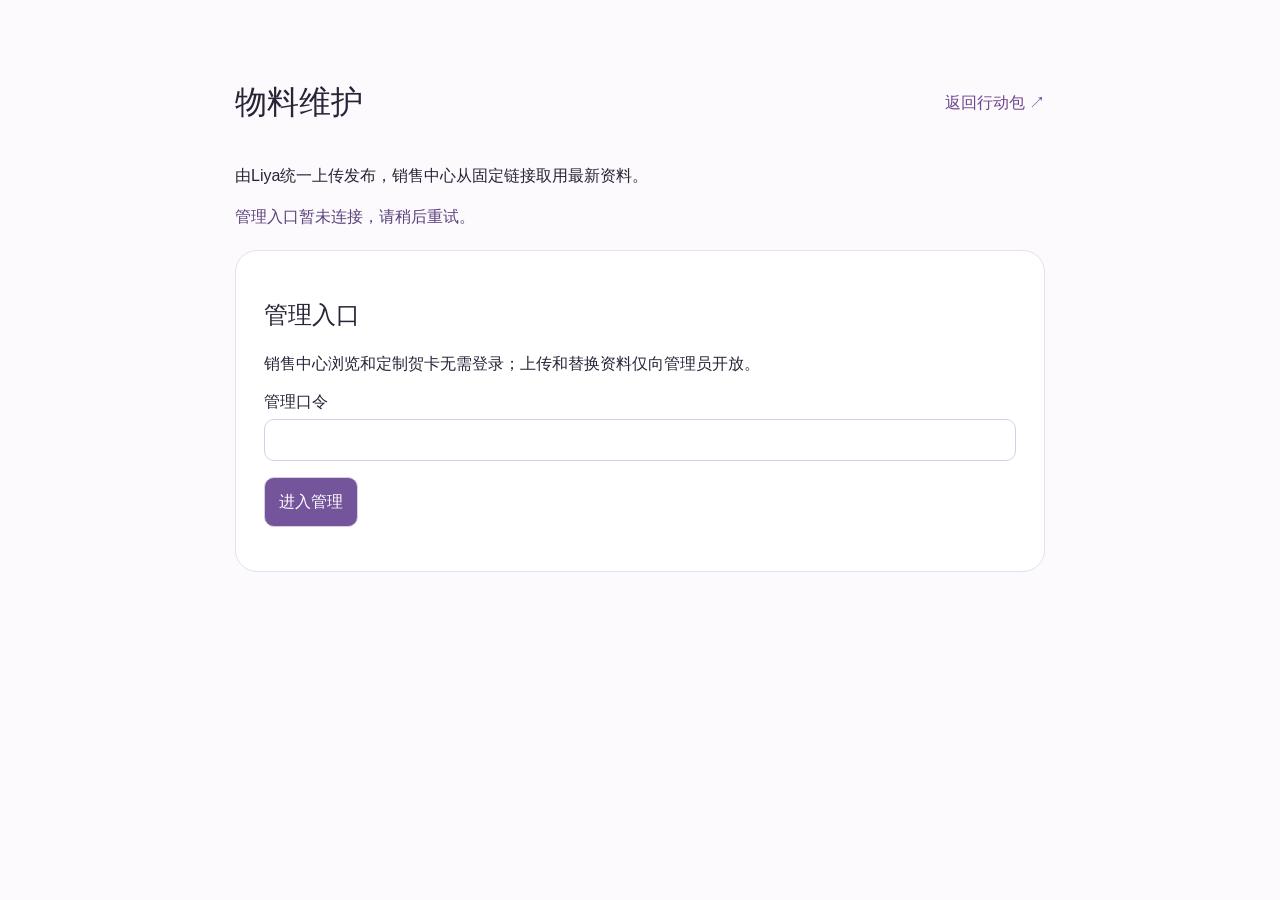
==== admin.html @ 1d2d654d "Deliver full November plan, gratitude action hub, customizable cards and materials" ====
<!doctype html><html lang="zh-CN"><meta charset="utf-8"><meta name="viewport" content="width=device-width,initial-scale=1"><title>物料维护｜丽兹行感恩连接行动包</title><link rel="stylesheet" href="style.css"><style>main{max-width:850px;margin:40px auto;padding:20px}.admin-box{background:#fff;border:1px solid #e5dff1;border-radius:22px;padding:28px;margin:20px 0}label{display:block;font-weight:650;margin:16px 0 6px}input,select,button{font:inherit;padding:11px 14px;max-width:100%;border:1px solid #d7cee6;border-radius:10px}input:not([type=file]){width:100%}button{background:#74549a;color:white;cursor:pointer}#status{color:#5d427f;min-height:24px}#files article{padding:14px 0;border-bottom:1px solid #eee}small{color:#686070;display:block;margin:5px 0}header{display:flex;align-items:center;justify-content:space-between;gap:12px}a{color:#6d478f}#logout{background:#fff;color:#604482}p{line-height:1.6}</style>
<main><header><h1>物料维护</h1><a href="./">返回行动包 ↗</a></header><p>由Liya统一上传发布，销售中心从固定链接取用最新资料。</p><p id="status" role="status"></p>
<section class="admin-box" id="login"><h2>管理入口</h2><p>销售中心浏览和定制贺卡无需登录；上传和替换资料仅向管理员开放。</p><form id="login-form"><div id="email-field" hidden><label for="email">管理员邮箱</label><input id="email" type="email" autocomplete="username"></div><label for="password">管理口令</label><input id="password" type="password" autocomplete="current-password" required><p><button>进入管理</button></p></form><small id="setup"></small></section>
<section class="admin-box" id="panel" hidden><header><h2>上传专业物料</h2><button id="logout">退出管理</button></header><form id="upload-form"><label for="category">分类</label><select id="category" name="category"><option value="hmall">hmall图</option><option value="market">市场报告</option><option value="other">其他专业资料</option></select><label for="title">资料标题</label><input id="title" name="title" maxlength="80" placeholder="例如：11月hmall图" required><label for="source">内容来源</label><input id="source" name="source" maxlength="120" placeholder="例如：业务管理部门"><label for="date">资料日期</label><input id="date" type="date" name="date" required><label for="file">选择本地文件</label><input id="file" name="file" type="file" accept=".pdf,.png,.jpg,.jpeg,.webp,.xlsx,.docx,.pptx" required><small>支持图片、PDF、Word、Excel、PPTX，单个文件不超过20MB。hmall图新文件发布后，旧版自动停止在公共资料区展示。</small><p><button id="upload">上传并发布</button></p></form><h2>已上传资料</h2><div id="files"></div></section>
</main><script src="backend-config.js"></script><script src="supabase-adapter.js"></script><script>
const $=id=>document.getElementById(id), status=message=>$('status').textContent=message;
async function api(url,options){const response=await fetch(url,options);const result=await response.json();if(!response.ok)throw Error(result.error||'操作未完成');return result;}
async function refresh(){try{if(!window.GRATITUDE_SUPABASE_ENABLED&&(location.hostname.endsWith('github.io')||location.protocol==='file:')){$('login-form').hidden=true;$('setup').textContent='共享资料上传尚待接入管理员账号。行动包内容与贺卡定制已独立准备；完成接入后，你可在此选择本地文件上传。';status('共享资料区待接入');return;}const s=await api('/api/admin/session');$('login').hidden=s.authenticated;$('panel').hidden=!s.authenticated;$('email-field').hidden=s.provider!=='supabase';if(!s.configured)$('setup').textContent='当前为待接入版本。正式工作台需配置管理员账号，随后即可共享上传下载。';if(s.authenticated){const d=await api('/api/admin/materials');$('files').replaceChildren();if(!d.materials.length)$('files').textContent='尚未上传资料。';for(const item of d.materials.slice().reverse()){const row=document.createElement('article'),title=document.createElement('strong'),meta=document.createElement('small'),button=document.createElement('button');title.textContent=item.title;meta.textContent=[item.date,item.source,item.active?'已发布':'已下架',Math.ceil(item.size/1024)+' KB'].filter(Boolean).join(' · ');button.textContent=item.active?'下架':'重新发布';button.onclick=async()=>{try{await api('/api/admin/materials/'+item.id,{method:'PATCH',headers:{'content-type':'application/json'},body:JSON.stringify({active:!item.active})});status('资料状态已更新');await refresh();}catch(e){status(e.message);}};row.append(title,meta,button);$('files').append(row);}}}catch(e){status('管理入口暂未连接，请稍后重试。');}}
$('date').value=new Date().toISOString().slice(0,10);$('login-form').onsubmit=async e=>{e.preventDefault();try{await api('/api/admin/login',{method:'POST',headers:{'content-type':'application/json'},body:JSON.stringify({email:$('email').value,password:$('password').value})});$('password').value='';status('已进入管理');await refresh();}catch(error){status(error.message);}};
$('upload-form').onsubmit=async e=>{e.preventDefault();const file=$('file').files[0];if(!file||file.size>20*1024*1024)return status('请选择20MB以内的文件');$('upload').disabled=true;status('正在上传，请保持页面打开…');try{await api('/api/admin/materials',{method:'POST',body:new FormData(e.target)});status('上传成功，行动包资料区现可下载最新文件。');e.target.reset();$('date').value=new Date().toISOString().slice(0,10);await refresh();}catch(error){status(error.message);}finally{$('upload').disabled=false;}};
$('logout').onclick=async()=>{await api('/api/admin/logout',{method:'POST'});await refresh();status('已退出管理');};refresh();
</script></html>
---- style.css ----
@charset "UTF-8";
:root{--ink:#292337;--muted:#766d81;--purple:#725691;--purple-dark:#604376;--lilac:#f0e8f8;--lilac-light:#f8f5fc;--line:#e8e1ef;--gold:#b6945e;--white:#fff;--radius:22px;--shadow:0 16px 48px #4a2a6a09;font-family:Inter,"PingFang SC","Microsoft YaHei",sans-serif;color:var(--ink);background:#fcfafc;font-synthesis:none;scroll-behavior:smooth}
*{box-sizing:border-box}body{margin:0}a{color:inherit;text-decoration:none}button,input,select,textarea{font:inherit}button,a,input,select,textarea{-webkit-tap-highlight-color:transparent}button{cursor:pointer}button:focus-visible,a:focus-visible,input:focus-visible,select:focus-visible,textarea:focus-visible{outline:3px solid #b09ac8;outline-offset:3px}button:disabled{cursor:default;opacity:.55}img{max-width:100%}.site-grain{position:fixed;inset:0;pointer-events:none;opacity:.13;z-index:-1;background-image:url("data:image/svg+xml,%3Csvg viewBox='0 0 180 180' xmlns='http://www.w3.org/2000/svg'%3E%3Cfilter id='n'%3E%3CfeTurbulence type='fractalNoise' baseFrequency='.8' numOctaves='3' stitchTiles='stitch'/%3E%3C/filter%3E%3Crect width='100%25' height='100%25' opacity='.22' filter='url(%23n)'/%3E%3C/svg%3E")}.site-header{max-width:1280px;margin:auto;padding:25px 42px;display:flex;align-items:center;justify-content:space-between;gap:20px}.brand{display:flex;align-items:center;gap:13px}.brand-mark{font-family:Georgia,serif;color:var(--purple);font-size:28px;letter-spacing:1.7px}.brand-chinese{border-left:1px solid #cbbddd;padding-left:13px;font-size:15px;font-weight:700;line-height:1.35;letter-spacing:1px}.brand-chinese>span{display:block;font-size:10px;font-weight:400;letter-spacing:.8px;color:var(--muted);margin-top:3px}.header-right{display:flex;align-items:center;gap:26px}.month-label{font-size:10px;color:var(--muted);letter-spacing:1.8px}.admin-link{font-size:12px;color:var(--muted)}.admin-link span{padding-left:7px}.page-shell{max-width:1180px;margin:auto;padding:0 26px}.hero{padding:56px 60px 46px;background:linear-gradient(115deg,#eee6f7 0%,#f8f2fa 58%,#f3ede4 100%);border:1px solid #e9dff0;position:relative;overflow:hidden;border-radius:30px}.hero:after{content:"";position:absolute;width:330px;height:330px;right:-100px;top:-90px;border:1px solid #c6b48b50;border-radius:50%;box-shadow:0 0 0 44px #cfb8a910,0 0 0 88px #cfb8a90c;pointer-events:none}.eyebrow{margin:0 0 19px;font-size:11px;font-weight:600;letter-spacing:2.6px;color:var(--purple)}.hero h1{font-weight:500;letter-spacing:1px;font-size:clamp(34px,4.1vw,56px);line-height:1.25;margin:0 0 22px;max-width:700px}.hero h1 em{font-style:normal;color:var(--purple)}.hero .hero-copy{max-width:650px;line-height:1.9;font-size:15px;color:#64576e;margin:0}.hero .hero-copy p{margin:0}.hero-bottom{margin-top:28px;display:flex;flex-wrap:wrap;gap:10px;align-items:center}.pill{display:inline-flex;align-items:center;gap:7px;font-size:11px;border-radius:30px;padding:8px 12px;border:1px solid #d6c8e5;color:#6c527e;background:#ffffff75}.pill:before{content:"";width:5px;height:5px;background:var(--gold);border-radius:50%}.hero-note{font-size:11px;color:#877b8d;letter-spacing:.5px;margin:24px 0 0}.view-switch{display:flex;gap:4px;background:#eee8f1;padding:4px;border-radius:12px;width:max-content;margin:25px 0 0}.view-switch a{padding:9px 16px;font-size:12px;border-radius:8px;color:var(--muted)}.view-switch a.active{background:white;color:var(--purple);box-shadow:0 2px 8px #50405c0c}.quick-grid{display:grid;grid-template-columns:repeat(4,1fr);gap:15px;margin:27px 0 45px}.quick-card{background:var(--white);border:1px solid var(--line);border-radius:18px;padding:22px;display:flex;flex-direction:column;min-height:163px;box-shadow:var(--shadow);transition:.2s}.quick-card:hover{transform:translateY(-3px);border-color:#c8b3df}.quick-top{display:flex;justify-content:space-between;align-items:center}.quick-icon{display:grid;place-items:center;width:36px;height:36px;background:var(--lilac-light);color:var(--purple);border-radius:11px;font-size:19px}.quick-number{font:11px Georgia,serif;color:#b2a3bf}.quick-card h3{font-size:17px;font-weight:600;margin:18px 0 8px}.quick-card p{font-size:12px;color:var(--muted);margin:0;line-height:1.65}.quick-card .arrow{margin-left:auto;color:var(--purple);font-size:15px}.section{margin:48px 0;scroll-margin-top:24px}.section-heading{display:flex;justify-content:space-between;gap:16px;align-items:flex-end;margin-bottom:20px}.section-kicker{color:var(--gold);letter-spacing:2px;font-size:10px;margin:0 0 7px}.section h2{font-size:25px;font-weight:500;margin:0;letter-spacing:.5px}.section-intro{font-size:13px;color:var(--muted);line-height:1.8;max-width:680px;margin:12px 0 0}.section-number{font:italic 29px Georgia,serif;color:#d8c8e4}.section-link{font-size:12px;color:var(--purple);white-space:nowrap}.consensus-grid{display:grid;grid-template-columns:1.2fr 1fr;gap:18px}.surface{background:white;border:1px solid var(--line);border-radius:var(--radius);padding:28px;box-shadow:var(--shadow)}.surface h3{font-size:17px;margin:0 0 12px;font-weight:600}.surface p{line-height:1.85;color:#6c6275;font-size:13px;margin:0}.surface .reading p{margin:0}.surface .reading>*+*{margin-top:0}.consensus-main{background:linear-gradient(130deg,#f6f0fb,#fff);padding:32px}.quote-line{font-size:22px!important;line-height:1.65!important;color:#6c4d87!important;font-weight:500;margin-bottom:16px!important}.small-chapter{display:flex;gap:13px;padding:14px 0;border-top:1px solid var(--line)}.small-chapter:first-child{border-top:0;padding-top:0}.small-chapter:last-child{padding-bottom:0}.small-chapter>b{font:16px Georgia,serif;color:var(--gold);min-width:24px}.small-chapter h4{font-size:13px;margin:0 0 4px}.small-chapter p{font-size:12px;line-height:1.75}.callout{display:flex;gap:15px;align-items:flex-start;background:var(--lilac-light);border-left:3px solid #b599d2;border-radius:0 12px 12px 0;padding:17px 20px;margin-top:17px;font-size:12px;color:#72607f;line-height:1.85}.callout p{margin:0}.callout strong{color:#665174}.action-steps{display:flex;gap:20px;margin-top:22px}.action-step{display:flex;gap:10px;flex:1;font-size:12px;line-height:1.7;color:var(--muted)}.action-step b{display:grid;place-items:center;flex:0 0 24px;height:24px;border-radius:50%;background:#eadff3;color:var(--purple);font-size:10px}.filters{display:flex;gap:8px;flex-wrap:wrap;margin-bottom:18px}.filter-btn{padding:9px 15px;border:1px solid var(--line);background:white;border-radius:30px;color:#7c6b88;font-size:12px}.filter-btn.active{background:var(--purple);color:white;border-color:var(--purple)}.message-grid{display:grid;grid-template-columns:repeat(2,1fr);gap:16px}.message-card{border:1px solid var(--line);border-radius:18px;background:white;overflow:hidden}.message-card summary{cursor:pointer;list-style:none;display:flex;align-items:center;justify-content:space-between;padding:21px 23px;gap:14px}.message-card summary::-webkit-details-marker{display:none}.message-card summary:after{content:"+";font-size:20px;color:#aa91be;font-weight:300}.message-card[open] summary:after{content:"−"}.message-card h3{font-size:15px;line-height:1.6;margin:0}.message-card .message-inner{padding:0 23px 23px}.tags{display:flex;flex-wrap:wrap;gap:6px;margin-bottom:12px}.tag{font-size:10px;line-height:1.6;padding:3px 8px;border-radius:5px;background:#f3edf7;color:#896d9d}.tag.gold{background:#f8f2e7;color:#9d7a41}.message-text{font-size:13px;line-height:1.95;white-space:pre-wrap;margin:0;color:#5e5567}.message-tip{font-size:11px;line-height:1.7;color:#9b8ba7;margin-top:14px}.card-actions{display:flex;gap:8px;flex-wrap:wrap;margin-top:17px}.btn{display:inline-flex;align-items:center;justify-content:center;gap:8px;border:1px solid #d9cce5;border-radius:9px;padding:10px 15px;font-size:12px;line-height:1.35;color:var(--purple);background:white;min-height:38px}.btn.primary{background:var(--purple);color:white;border-color:var(--purple)}.btn.soft{background:#f5effa;border-color:transparent}.btn:hover{filter:brightness(.97)}.gift-grid{display:grid;grid-template-columns:repeat(3,1fr);gap:16px}.gift-card{border:1px solid var(--line);border-radius:18px;background:#fff;padding:23px;display:flex;flex-direction:column;min-height:300px}.gift-symbol{display:grid;place-items:center;width:44px;height:44px;border-radius:50%;background:linear-gradient(150deg,#f7f0fb,#eee4f6);color:#9a7cad;font-size:22px;margin-bottom:20px}.gift-card h3{font-size:16px;line-height:1.6;margin:0 0 10px}.gift-price{color:var(--purple);font-size:13px;font-weight:600;margin:0 0 14px}.gift-card dl{font-size:11px;line-height:1.8;margin:0 0 15px}.gift-card dt{color:#a395aa;display:inline}.gift-card dt:after{content:" · "}.gift-card dd{display:inline;margin:0;color:#6d6276}.gift-card dd:after{content:"";display:block}.gift-link{margin-top:auto}.gift-link small{display:block;color:#a08eac;font-size:10px;margin-top:8px;line-height:1.6}.gift-note{font-size:11px!important;color:#9c8da8!important;line-height:1.7!important;margin-top:11px!important}.material-list{display:grid;grid-template-columns:repeat(2,1fr);gap:14px}.material-row{display:flex;align-items:center;gap:16px;padding:20px;border:1px solid var(--line);border-radius:15px;background:white}.file-icon{font-size:11px;font-weight:700;display:grid;place-items:center;flex:0 0 42px;height:49px;border:1px solid #d9cce7;border-radius:8px;color:#8b6da0;background:#f8f3fc}.file-info{min-width:0;flex:1}.file-info h3{font-size:13px;margin:0 0 6px;overflow-wrap:anywhere}.file-info p{font-size:10px;color:var(--muted);margin:0;line-height:1.7}.material-row .btn{font-size:11px;padding:8px 11px;min-height:34px}.empty-state{padding:29px;border:1px dashed #d7c7e2;border-radius:18px;background:#fbf8fe;text-align:center;grid-column:1/-1}.empty-state strong{display:block;font-size:15px;color:#7e648f;font-weight:500;margin-bottom:8px}.empty-state p{font-size:12px;color:var(--muted);margin:0;line-height:1.85}.professional-intro{display:grid;grid-template-columns:repeat(3,1fr);gap:16px;margin-bottom:18px}.professional-card{border:1px solid var(--line);border-radius:15px;padding:21px;background:white}.professional-card h3{font-size:14px;margin:0 0 9px}.professional-card p{font-size:12px;color:var(--muted);margin:0;line-height:1.8}.editor-field{display:block;font-size:12px;color:#7a648a;margin-bottom:9px}.transaction-editor{width:100%;min-height:220px;resize:vertical;border:1px solid #d9cbe5;border-radius:12px;padding:18px;color:#655771;line-height:1.85;font-size:13px;background:#fff}.story-layout{display:grid;grid-template-columns:1fr 1fr;gap:18px}.story-banner{background:linear-gradient(130deg,#ece2f5,#f7f2ed);padding:34px;border:1px solid #e5daed;border-radius:22px}.story-banner h3{font-size:27px;font-weight:500;line-height:1.5;margin:0 0 17px;color:#705086}.story-banner p{font-size:13px;line-height:1.9;color:#806c8c;margin:0}.story-question{font-size:14px!important;margin-top:20px!important;color:#715185!important}.generic-list{margin:0;padding:0;list-style:none}.generic-list li{padding:9px 0;border-bottom:1px solid #eee7f3;font-size:13px;line-height:1.85;color:#6b6073}.generic-list li:last-child{border-bottom:0}.generic-list li strong{color:#6b4e80}.reading{font-size:13px;line-height:1.9;color:#6d6176}.reading p{margin:0}.reading ul{padding-left:19px;margin:0}.reading li{margin:0}.reading strong{color:#6e4d87}.reading h4{font-size:14px;color:#5e456f;margin:12px 0 4px}.reading h4:first-child{margin-top:0}.reading .property{margin:5px 0}.reading .property-label{font-weight:600;color:#76568b}.reading .property .reading{display:inline}.reading .reading-array{display:grid;gap:7px}.reading .reading-object{border-left:2px solid #e5d7ef;padding-left:13px;margin:10px 0}.reading .reading-object:first-child{margin-top:0}.project-hero{padding-bottom:34px}.project-hero h1{font-size:40px}.project-nav{display:flex;gap:7px;flex-wrap:wrap;margin:25px 0 0}.project-nav a{font-size:11px;color:#7d658e;padding:8px 11px;background:#ffffff80;border:1px solid #ded0e8;border-radius:7px}.metric-grid{display:grid;grid-template-columns:repeat(3,1fr);gap:14px;margin:24px 0}.metric-card{border:1px solid var(--line);border-radius:17px;padding:21px;background:white}.metric-card .label{font-size:11px;color:var(--muted);margin:0 0 9px}.metric-card strong{font:32px Georgia,serif;color:var(--purple);font-weight:400}.metric-card small{display:block;font-size:10px;color:#9a8ba5;line-height:1.6;margin-top:9px}.goal-headline{font-size:23px!important;color:#6f5084!important;font-weight:500;line-height:1.65!important;margin-bottom:19px!important}.goals-columns{display:grid;grid-template-columns:1fr 1fr;gap:18px}.goal-block{margin-top:20px}.goal-block h3{font-size:15px;color:#72518b;margin-bottom:10px}.numbered-item{display:flex;align-items:flex-start;gap:10px;margin:0;font-size:13px;line-height:1.95;color:#6e6277}.numbered-item>b{flex:0 0 20px;color:#8f6ca6}.numbered-item+.numbered-item{margin-top:0}.subgoal-grid{display:grid;grid-template-columns:repeat(3,1fr);gap:16px}.subgoal-card{border:1px solid var(--line);border-radius:20px;background:white;overflow:hidden}.subgoal-top{padding:25px;border-bottom:1px solid var(--line);background:#f9f5fc}.subgoal-top .no{font:30px Georgia,serif;color:#b9a1ca}.subgoal-top h3{font-size:18px;margin:13px 0 9px;line-height:1.55}.subgoal-top p{font-size:12px;color:var(--muted);line-height:1.85;margin:0}.subgoal-body{padding:23px}.support-label{font-size:10px;letter-spacing:1px;color:#ac8952;margin:0 0 12px}.support-item{padding:10px 0;border-bottom:1px solid var(--line)}.support-item:last-child{border-bottom:0}.support-item h4{font-size:13px;line-height:1.7;color:#74558a;margin:0 0 6px}.support-item p{font-size:11px;line-height:1.85;color:#8d7c99;margin:0}.foundation{margin-top:16px;border-top:1px dashed #dacde5;padding-top:14px}.foundation summary{font-size:11px;cursor:pointer;color:#8d7b99}.foundation .reading{font-size:11px;margin-top:10px}.role-grid{display:grid;grid-template-columns:repeat(5,1fr);gap:12px}.role-card{background:white;border:1px solid var(--line);border-radius:16px;padding:22px 18px}.role-card h3{font-size:14px;margin:0 0 12px;color:#73558a}.role-card .reading{font-size:11px;line-height:1.9}.timeline{position:relative;padding-left:25px}.timeline:before{content:"";position:absolute;top:15px;bottom:20px;width:1px;left:7px;background:#dfd1e9}.timeline-item{display:grid;grid-template-columns:125px 1fr;gap:18px;padding:0 0 24px;position:relative}.timeline-item:before{content:"";position:absolute;left:-22px;top:7px;width:9px;height:9px;background:#ac8cc4;border:2px solid #f7f1fc;border-radius:50%}.timeline-date{font-size:12px;color:#86619f;line-height:1.75;padding-top:2px}.timeline-content{border:1px solid var(--line);background:white;border-radius:15px;padding:20px 23px}.timeline-content h3{font-size:15px;margin:0 0 10px}.timeline-content .reading{font-size:12px}.timeline-meta{font-size:10px;color:#9b86a9;line-height:1.85;border-top:1px solid #eee6f5;padding-top:12px;margin-top:12px}.fees-grid{display:grid;grid-template-columns:1fr 1fr;gap:20px}.fee-table{width:100%;border-collapse:collapse;font-size:12px}.fee-table th{text-align:left;background:#f4edf9;font-size:11px;color:#8b6a9f;font-weight:500;padding:13px}.fee-table td{padding:12px 13px;border-bottom:1px solid #eee6f3;color:#786684}.fee-table td:last-child{font-weight:600;color:#78528e}.calculator{background:linear-gradient(145deg,#f4edf9,#fcf9ff);border:1px solid #e3d6ec;border-radius:19px;padding:27px}.calculator h3{font-size:17px;font-weight:500;color:#705285;margin:0 0 20px}.calc-field{margin-bottom:15px}.calc-field label{display:block;font-size:11px;color:#8b729c;margin-bottom:8px}.calc-field input{width:100%;padding:11px 12px;border:1px solid #daccdf;border-radius:8px;background:#ffffffcc;font-size:15px;color:#685172}.calc-output{border-top:1px solid #dfcfe9;padding-top:19px;display:flex;align-items:baseline;justify-content:space-between;gap:10px}.calc-output span{font-size:12px;color:#86619d}.calc-output strong{font:36px Georgia,serif;color:#77508d}.calc-output strong small{font-family:inherit;font-size:12px;padding-left:4px}.calc-explain{font-size:10px;color:#a08aae;line-height:1.8;margin:10px 0 0}.detail-panel{border:1px solid var(--line);border-radius:17px;background:white;margin-bottom:12px}.detail-panel>summary{cursor:pointer;padding:21px 24px;font-size:14px;font-weight:500;color:#705082}.detail-panel>.reading{padding:0 24px 24px}.wide-note{margin:25px 0 0;padding:18px 24px;background:#f4eef8;border-radius:13px;color:#8a719b;font-size:12px;line-height:1.9}.site-footer{max-width:1180px;margin:65px auto 0;border-top:1px solid var(--line);padding:30px 26px 35px;display:flex;align-items:center;gap:25px;flex-wrap:wrap;color:#9d8ba9}.site-footer>span{font:14px Georgia,serif;letter-spacing:1px;color:#8a6ba0}.site-footer p{font-size:11px;flex:1;margin:0}.site-footer>div{display:flex;gap:17px;font-size:10px}.mobile-nav{display:none}.toast{position:fixed;left:50%;bottom:28px;transform:translate(-50%,20px);background:#4c365e;color:white;font-size:12px;padding:13px 22px;border-radius:30px;box-shadow:0 10px 30px #4b2d6a20;opacity:0;pointer-events:none;transition:.2s;z-index:100}.toast.show{opacity:1;transform:translate(-50%,0)}.loading-state{min-height:60vh;display:grid;align-content:center;justify-items:center;gap:20px;font-size:13px;color:#9b83ad}.loading-orbit{width:38px;height:38px;border:1px solid #e1d2ed;border-top-color:#9776b0;border-radius:50%;animation:spin 1.2s linear infinite}@keyframes spin{to{transform:rotate(360deg)}}.error-state{margin:40px auto;max-width:600px;padding:35px;border:1px solid #e3d4eb;background:#f8f2fc;border-radius:20px;color:#8c699e;line-height:1.9}.error-state h1{font-size:22px}.print-label{display:none}.more-content{margin-top:18px}.more-content summary{font-size:12px;color:#8d729f;cursor:pointer}.more-content>.reading{margin-top:15px}.workshop-bar{display:flex;justify-content:space-between;gap:20px;align-items:center;margin-top:18px;padding:21px 25px;border:1px solid #e1d1ec;border-radius:15px;background:#f6f0fa}.workshop-bar h3{font-size:14px;margin:0 0 7px;color:#7b588f}.workshop-bar p{margin:0;font-size:11px;color:#9e87ad;line-height:1.8}.acceptance-card{border:1px solid var(--line);border-radius:17px;padding:24px;background:white}.audience-grid{display:grid;grid-template-columns:repeat(4,1fr);gap:12px}.audience-card{border:1px solid var(--line);border-radius:15px;padding:20px;background:white}.audience-card:first-child{background:#f3eaf9;border-color:#cdb3e0}.audience-card h3{font-size:14px;line-height:1.6;margin:0 0 8px;color:#77528f}.audience-card p{font-size:11px;line-height:1.9;color:#8f799e;margin:0}.table-wrap{overflow:auto;border:1px solid var(--line);border-radius:14px}.data-table{width:100%;border-collapse:collapse;font-size:12px;background:white}.data-table th{background:#f5f0f9;color:#8b6e9e;font-size:11px;text-align:left;font-weight:500}.data-table th,.data-table td{padding:13px 15px;line-height:1.8;vertical-align:top;border-bottom:1px solid #eee6f3}.data-table td{color:#786883}.data-table tr:last-child td{border-bottom:0}.jump-target{scroll-margin-top:20px}
@media(max-width:1000px){.hero{padding:43px}.role-grid{grid-template-columns:repeat(3,1fr)}.subgoal-grid{grid-template-columns:1fr}.subgoal-card{display:grid;grid-template-columns:1fr 1.4fr}.subgoal-top{border-bottom:0;border-right:1px solid var(--line)}.gift-grid{grid-template-columns:repeat(2,1fr)}.professional-intro{grid-template-columns:1fr}.professional-card{display:grid;grid-template-columns:120px 1fr;gap:10px}.audience-grid{grid-template-columns:repeat(2,1fr)}}
@media(max-width:700px){:root{--radius:17px}.site-header{padding:19px 20px;gap:12px}.brand-mark{font-size:23px}.brand-chinese{font-size:12px;padding-left:10px}.brand-chinese>span{font-size:9px}.header-right{gap:10px}.month-label{display:none}.admin-link{font-size:10px}.page-shell{padding:0 16px}.hero{padding:34px 25px 28px;border-radius:23px}.hero h1{font-size:35px;letter-spacing:0;line-height:1.3;margin-bottom:18px}.hero:after{right:-170px;top:-170px}.eyebrow{font-size:9px;letter-spacing:2px;margin-bottom:16px}.hero .hero-copy{font-size:13px;line-height:1.95}.hero-bottom{margin-top:22px;gap:7px}.pill{font-size:9px;padding:7px 10px}.hero-note{font-size:10px;line-height:1.8;margin-top:17px}.view-switch{margin-top:19px}.view-switch a{font-size:11px;padding:8px 12px}.quick-grid{grid-template-columns:1fr 1fr;gap:10px;margin:18px 0 32px}.quick-card{padding:17px;min-height:145px;border-radius:15px}.quick-card h3{font-size:15px;margin-top:15px}.quick-card p{font-size:10px;line-height:1.7}.quick-icon{width:30px;height:30px;font-size:17px}.section{margin:34px 0;scroll-margin-top:15px}.section-heading{margin-bottom:16px;gap:8px}.section h2{font-size:22px}.section-kicker{font-size:8px;letter-spacing:1.5px}.section-intro{font-size:11px;line-height:1.9}.section-number{font-size:25px}.consensus-grid,.goals-columns,.story-layout,.fees-grid{grid-template-columns:1fr}.surface{padding:23px}.consensus-main{padding:25px}.quote-line{font-size:21px!important}.surface p{font-size:12px}.action-steps{display:grid;gap:11px}.action-step{font-size:11px;align-items:center}.message-grid{grid-template-columns:1fr;gap:11px}.message-card summary{padding:18px 20px}.message-card h3{font-size:14px}.message-card .message-inner{padding:0 20px 20px}.message-text{font-size:12px;line-height:1.95}.filters{gap:7px;margin-bottom:15px}.filter-btn{padding:8px 12px;font-size:10px}.gift-grid{grid-template-columns:1fr 1fr;gap:10px}.gift-card{padding:17px;min-height:320px;border-radius:15px}.gift-symbol{width:36px;height:36px;font-size:18px;margin-bottom:14px}.gift-card h3{font-size:13px;line-height:1.75}.gift-price{font-size:11px;line-height:1.7}.gift-card dl{font-size:10px;line-height:1.85}.gift-card .btn{width:100%;font-size:10px;padding:9px}.gift-link small,.gift-note{font-size:9px!important}.material-list{grid-template-columns:1fr}.material-row{padding:16px;gap:12px}.file-icon{width:35px;flex-basis:35px;height:42px;font-size:9px}.file-info h3{font-size:12px}.file-info p{font-size:9px}.empty-state{padding:24px 18px}.empty-state strong{font-size:13px}.empty-state p{font-size:11px}.professional-card{display:block;padding:19px}.professional-card h3{font-size:13px}.professional-card p{font-size:11px}.transaction-editor{font-size:12px;padding:15px}.story-banner{padding:27px}.story-banner h3{font-size:24px}.story-banner p{font-size:12px}.reading{font-size:12px;line-height:1.95}.reading h4{font-size:13px}.project-hero h1{font-size:29px}.project-nav{gap:6px}.project-nav a{font-size:9px;padding:7px 9px}.metric-grid{gap:8px;margin:16px 0}.metric-card{padding:16px 12px;border-radius:13px}.metric-card .label{font-size:9px;line-height:1.6}.metric-card strong{font-size:25px}.metric-card small{font-size:8px}.goal-headline{font-size:19px!important}.numbered-item{font-size:12px;gap:7px;line-height:1.95}.subgoal-card{display:block}.subgoal-top{border-right:0;border-bottom:1px solid var(--line);padding:22px}.subgoal-top .no{font-size:25px}.subgoal-top h3{font-size:17px}.subgoal-body{padding:21px}.role-grid{grid-template-columns:1fr;gap:10px}.role-card{padding:20px}.role-card h3{font-size:14px}.role-card .reading{font-size:12px}.timeline{padding-left:18px}.timeline:before{left:3px}.timeline-item{grid-template-columns:1fr;gap:9px;padding-bottom:20px}.timeline-item:before{left:-18px;top:6px}.timeline-date{font-size:11px}.timeline-content{padding:18px 20px}.timeline-content h3{font-size:14px}.timeline-content .reading{font-size:11px}.timeline-meta{font-size:9px}.callout{font-size:11px;padding:15px 16px}.fees-grid{gap:14px}.fee-table{font-size:11px}.fee-table th{font-size:10px}.fee-table th,.fee-table td{padding:11px 12px}.calculator{padding:22px}.detail-panel>summary{font-size:13px;padding:19px 20px}.detail-panel>.reading{padding:0 20px 20px}.site-footer{padding:25px 20px 110px;margin-top:40px;gap:13px}.site-footer>span{font-size:12px}.site-footer p{font-size:10px;flex:auto}.site-footer>div{width:100%;font-size:9px;gap:14px}.mobile-nav{display:flex;position:fixed;bottom:0;left:0;right:0;background:#ffffffed;border-top:1px solid #e6dbed;padding:10px 8px calc(9px + env(safe-area-inset-bottom));justify-content:space-around;z-index:50;backdrop-filter:blur(15px)}.mobile-nav a{display:flex;flex-direction:column;align-items:center;gap:5px;font-size:9px;color:#8f769f;min-width:50px}.mobile-nav a>span{font-size:17px}.mobile-nav a.active{color:#6d438c}.toast{bottom:90px;font-size:11px;max-width:90vw;text-align:center;width:max-content}.workshop-bar{align-items:flex-start;padding:19px;gap:12px}.workshop-bar .btn{font-size:10px;padding:9px 11px;flex-shrink:0}.workshop-bar h3{font-size:13px}.workshop-bar p{font-size:10px}.audience-grid{gap:10px}.audience-card{padding:17px}.audience-card h3{font-size:12px}.audience-card p{font-size:10px}.data-table{min-width:570px;font-size:11px}.data-table th{font-size:10px}.data-table th,.data-table td{padding:11px 13px}}
@media(prefers-reduced-motion:reduce){*{scroll-behavior:auto!important;animation:none!important;transition:none!important}}
.tag.availability{background:#faf0e2;color:#9a753c}.gift-delivery{border-top:1px solid var(--line);margin-top:12px;padding-top:11px}.gift-delivery summary{font-size:10px;line-height:1.75;color:#9b7b45;cursor:pointer}.gift-delivery p{font-size:10px;line-height:1.85;color:#9984a6;margin:8px 0 0}.audience-card .tag{margin-bottom:10px}@media(max-width:700px){.gift-delivery summary,.gift-delivery p{font-size:9px}.gift-card .quick-top{gap:5px;align-items:flex-start}.gift-card .tag{font-size:8px;padding:3px 5px}}
.numbered-item p,.reading p,.goal-block p{margin:0;padding:0}.numbered-item p:empty,.reading p:empty{display:none}.numbered-item strong,.property-label,.support-item h4,.goal-block h3{font-weight:700;color:var(--purple)}.template-downloads{border:1px solid var(--line);border-radius:16px;padding:20px 23px;background:#fff}.template-downloads>summary{font-size:13px;font-weight:600;color:var(--purple)}.template-intro{font-size:11px;line-height:1.85;color:var(--muted);margin:15px 0}.template-gallery{display:grid;grid-template-columns:repeat(3,1fr);gap:16px}.template-card{border:1px solid var(--line);border-radius:14px;overflow:hidden;background:#fff}.template-preview{display:block;background:#f4eef9;overflow:hidden}.template-preview.online{aspect-ratio:3/4}.template-preview.offline{aspect-ratio:148/105}.template-preview img{display:block;width:100%;height:100%;object-fit:contain}.template-info{padding:17px}.template-info h3{font-size:14px;font-weight:600;color:#72528a;margin:10px 0 8px}.template-info>p{font-size:10px;color:#9b87a8;line-height:1.7;margin:0}.template-info .card-actions{gap:6px;margin-top:13px}.template-info .btn{font-size:10px;padding:8px 10px;min-height:33px}@media(max-width:700px){.template-downloads{padding:18px 16px}.template-gallery{grid-template-columns:1fr 1fr;gap:10px}.template-info{padding:13px}.template-info h3{font-size:12px}.template-info .card-actions{display:grid;gap:6px}.template-info .btn{font-size:9px}.template-intro{font-size:10px}}
@media print{.site-header,.site-footer,.mobile-nav,.view-switch,.filters,.card-actions,.admin-link,.quick-grid,.project-nav,.calculator,.toast{display:none!important}body{background:white}.page-shell{max-width:none;padding:0}.hero{padding:22px;border-radius:0;background:#f7f2fa;break-inside:avoid}.hero h1{font-size:28px}.hero:after{display:none}.section{margin:24px 0;break-inside:auto}.surface,.role-card,.subgoal-card,.gift-card,.message-card,.timeline-content{box-shadow:none;break-inside:avoid}.subgoal-grid,.role-grid,.gift-grid,.message-grid{display:block}.subgoal-card,.role-card,.gift-card,.message-card{margin-bottom:12px}.section h2{font-size:20px}.section-number{display:none}details{display:block}details>*{display:block!important}details>summary{list-style:none}.material-list{display:block}.material-row{margin-bottom:10px}.story-layout,.consensus-grid,.goals-columns,.fees-grid{display:block}.surface{margin-bottom:14px}.reading,.numbered-item{font-size:11px}.timeline-item{grid-template-columns:100px 1fr}.print-label{display:block}}
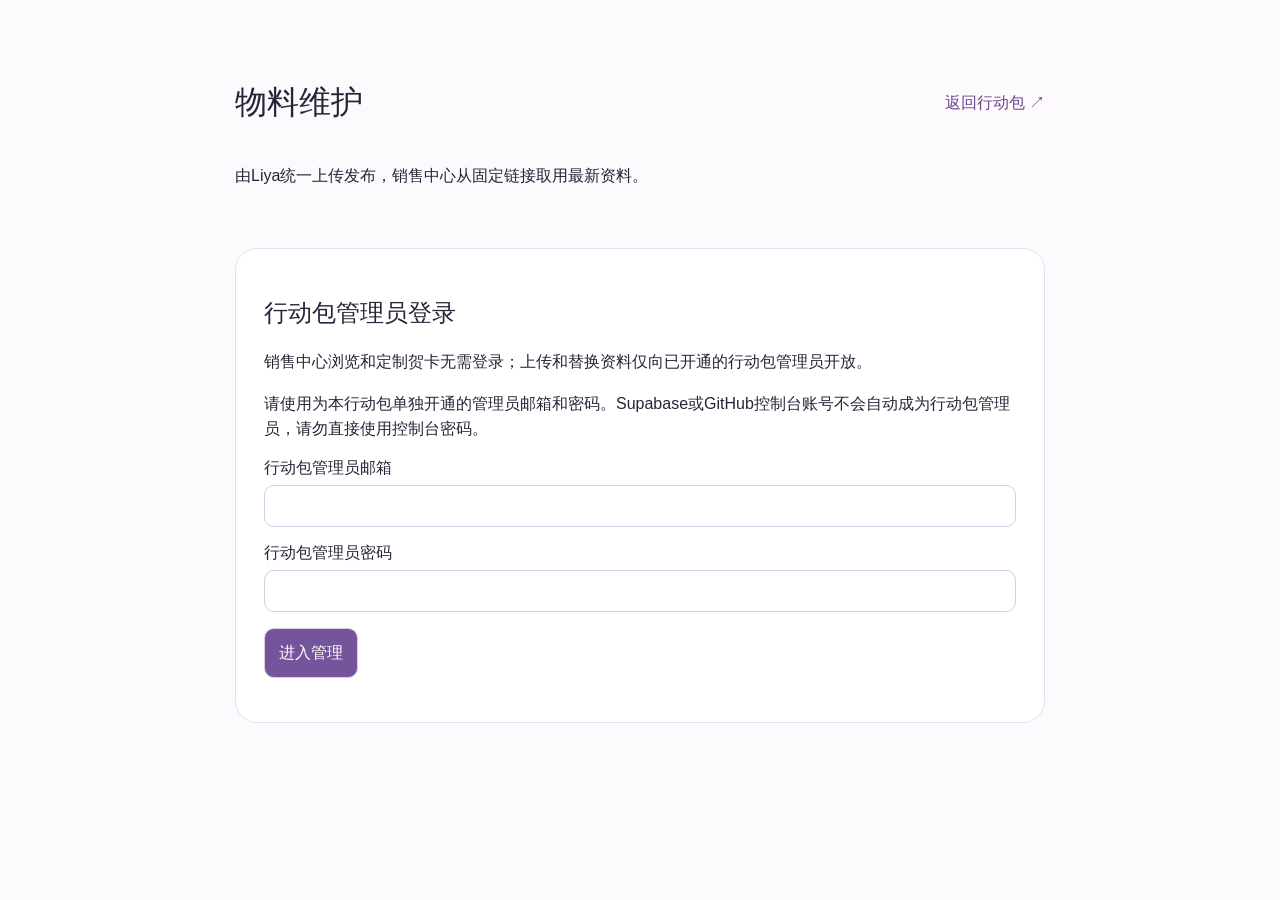
==== commit b2fa90d7: "Connect original Supabase project and secure shared material uploads" ====
--- a/admin.html
+++ b/admin.html
@@ -1,11 +1,11 @@
 <!doctype html><html lang="zh-CN"><meta charset="utf-8"><meta name="viewport" content="width=device-width,initial-scale=1"><title>物料维护｜丽兹行感恩连接行动包</title><link rel="stylesheet" href="style.css"><style>main{max-width:850px;margin:40px auto;padding:20px}.admin-box{background:#fff;border:1px solid #e5dff1;border-radius:22px;padding:28px;margin:20px 0}label{display:block;font-weight:650;margin:16px 0 6px}input,select,button{font:inherit;padding:11px 14px;max-width:100%;border:1px solid #d7cee6;border-radius:10px}input:not([type=file]){width:100%}button{background:#74549a;color:white;cursor:pointer}#status{color:#5d427f;min-height:24px}#files article{padding:14px 0;border-bottom:1px solid #eee}small{color:#686070;display:block;margin:5px 0}header{display:flex;align-items:center;justify-content:space-between;gap:12px}a{color:#6d478f}#logout{background:#fff;color:#604482}p{line-height:1.6}</style>
 <main><header><h1>物料维护</h1><a href="./">返回行动包 ↗</a></header><p>由Liya统一上传发布，销售中心从固定链接取用最新资料。</p><p id="status" role="status"></p>
-<section class="admin-box" id="login"><h2>管理入口</h2><p>销售中心浏览和定制贺卡无需登录；上传和替换资料仅向管理员开放。</p><form id="login-form"><div id="email-field" hidden><label for="email">管理员邮箱</label><input id="email" type="email" autocomplete="username"></div><label for="password">管理口令</label><input id="password" type="password" autocomplete="current-password" required><p><button>进入管理</button></p></form><small id="setup"></small></section>
+<section class="admin-box" id="login"><h2>行动包管理员登录</h2><p>销售中心浏览和定制贺卡无需登录；上传和替换资料仅向已开通的行动包管理员开放。</p><p id="account-help" hidden>请使用为本行动包单独开通的管理员邮箱和密码。Supabase或GitHub控制台账号不会自动成为行动包管理员，请勿直接使用控制台密码。</p><form id="login-form"><div id="email-field" hidden><label for="email">行动包管理员邮箱</label><input id="email" type="email" autocomplete="username"></div><label id="password-label" for="password">管理口令</label><input id="password" type="password" autocomplete="current-password" required><p><button>进入管理</button></p></form><small id="setup"></small></section>
 <section class="admin-box" id="panel" hidden><header><h2>上传专业物料</h2><button id="logout">退出管理</button></header><form id="upload-form"><label for="category">分类</label><select id="category" name="category"><option value="hmall">hmall图</option><option value="market">市场报告</option><option value="other">其他专业资料</option></select><label for="title">资料标题</label><input id="title" name="title" maxlength="80" placeholder="例如：11月hmall图" required><label for="source">内容来源</label><input id="source" name="source" maxlength="120" placeholder="例如：业务管理部门"><label for="date">资料日期</label><input id="date" type="date" name="date" required><label for="file">选择本地文件</label><input id="file" name="file" type="file" accept=".pdf,.png,.jpg,.jpeg,.webp,.xlsx,.docx,.pptx" required><small>支持图片、PDF、Word、Excel、PPTX，单个文件不超过20MB。hmall图新文件发布后，旧版自动停止在公共资料区展示。</small><p><button id="upload">上传并发布</button></p></form><h2>已上传资料</h2><div id="files"></div></section>
 </main><script src="backend-config.js"></script><script src="supabase-adapter.js"></script><script>
 const $=id=>document.getElementById(id), status=message=>$('status').textContent=message;
 async function api(url,options){const response=await fetch(url,options);const result=await response.json();if(!response.ok)throw Error(result.error||'操作未完成');return result;}
-async function refresh(){try{if(!window.GRATITUDE_SUPABASE_ENABLED&&(location.hostname.endsWith('github.io')||location.protocol==='file:')){$('login-form').hidden=true;$('setup').textContent='共享资料上传尚待接入管理员账号。行动包内容与贺卡定制已独立准备；完成接入后，你可在此选择本地文件上传。';status('共享资料区待接入');return;}const s=await api('/api/admin/session');$('login').hidden=s.authenticated;$('panel').hidden=!s.authenticated;$('email-field').hidden=s.provider!=='supabase';if(!s.configured)$('setup').textContent='当前为待接入版本。正式工作台需配置管理员账号，随后即可共享上传下载。';if(s.authenticated){const d=await api('/api/admin/materials');$('files').replaceChildren();if(!d.materials.length)$('files').textContent='尚未上传资料。';for(const item of d.materials.slice().reverse()){const row=document.createElement('article'),title=document.createElement('strong'),meta=document.createElement('small'),button=document.createElement('button');title.textContent=item.title;meta.textContent=[item.date,item.source,item.active?'已发布':'已下架',Math.ceil(item.size/1024)+' KB'].filter(Boolean).join(' · ');button.textContent=item.active?'下架':'重新发布';button.onclick=async()=>{try{await api('/api/admin/materials/'+item.id,{method:'PATCH',headers:{'content-type':'application/json'},body:JSON.stringify({active:!item.active})});status('资料状态已更新');await refresh();}catch(e){status(e.message);}};row.append(title,meta,button);$('files').append(row);}}}catch(e){status('管理入口暂未连接，请稍后重试。');}}
+async function refresh(){try{if(!window.GRATITUDE_SUPABASE_ENABLED&&(location.hostname.endsWith('github.io')||location.protocol==='file:')){$('login-form').hidden=true;$('setup').textContent='共享资料上传尚待接入管理员账号。行动包内容与贺卡定制已独立准备；完成接入后，你可在此选择本地文件上传。';status('共享资料区待接入');return;}const s=await api('/api/admin/session');$('login').hidden=s.authenticated;$('panel').hidden=!s.authenticated;$('email-field').hidden=s.provider!=='supabase';$('account-help').hidden=s.provider!=='supabase';$('password-label').textContent=s.provider==='supabase'?'行动包管理员密码':'管理口令';$('email').required=s.provider==='supabase';if(!s.configured)$('setup').textContent='当前为待接入版本。正式工作台需配置管理员账号，随后即可共享上传下载。';if(s.authenticated){const d=await api('/api/admin/materials');$('files').replaceChildren();if(!d.materials.length)$('files').textContent='尚未上传资料。';for(const item of d.materials.slice().reverse()){const row=document.createElement('article'),title=document.createElement('strong'),meta=document.createElement('small'),button=document.createElement('button');title.textContent=item.title;meta.textContent=[item.date,item.source,item.active?'已发布':'已下架',Math.ceil(item.size/1024)+' KB'].filter(Boolean).join(' · ');button.textContent=item.active?'下架':'重新发布';button.onclick=async()=>{try{await api('/api/admin/materials/'+item.id,{method:'PATCH',headers:{'content-type':'application/json'},body:JSON.stringify({active:!item.active})});status('资料状态已更新');await refresh();}catch(e){status(e.message);}};row.append(title,meta,button);$('files').append(row);}}}catch(e){status('管理入口暂未连接，请稍后重试。');}}
 $('date').value=new Date().toISOString().slice(0,10);$('login-form').onsubmit=async e=>{e.preventDefault();try{await api('/api/admin/login',{method:'POST',headers:{'content-type':'application/json'},body:JSON.stringify({email:$('email').value,password:$('password').value})});$('password').value='';status('已进入管理');await refresh();}catch(error){status(error.message);}};
 $('upload-form').onsubmit=async e=>{e.preventDefault();const file=$('file').files[0];if(!file||file.size>20*1024*1024)return status('请选择20MB以内的文件');$('upload').disabled=true;status('正在上传，请保持页面打开…');try{await api('/api/admin/materials',{method:'POST',body:new FormData(e.target)});status('上传成功，行动包资料区现可下载最新文件。');e.target.reset();$('date').value=new Date().toISOString().slice(0,10);await refresh();}catch(error){status(error.message);}finally{$('upload').disabled=false;}};
 $('logout').onclick=async()=>{await api('/api/admin/logout',{method:'POST'});await refresh();status('已退出管理');};refresh();
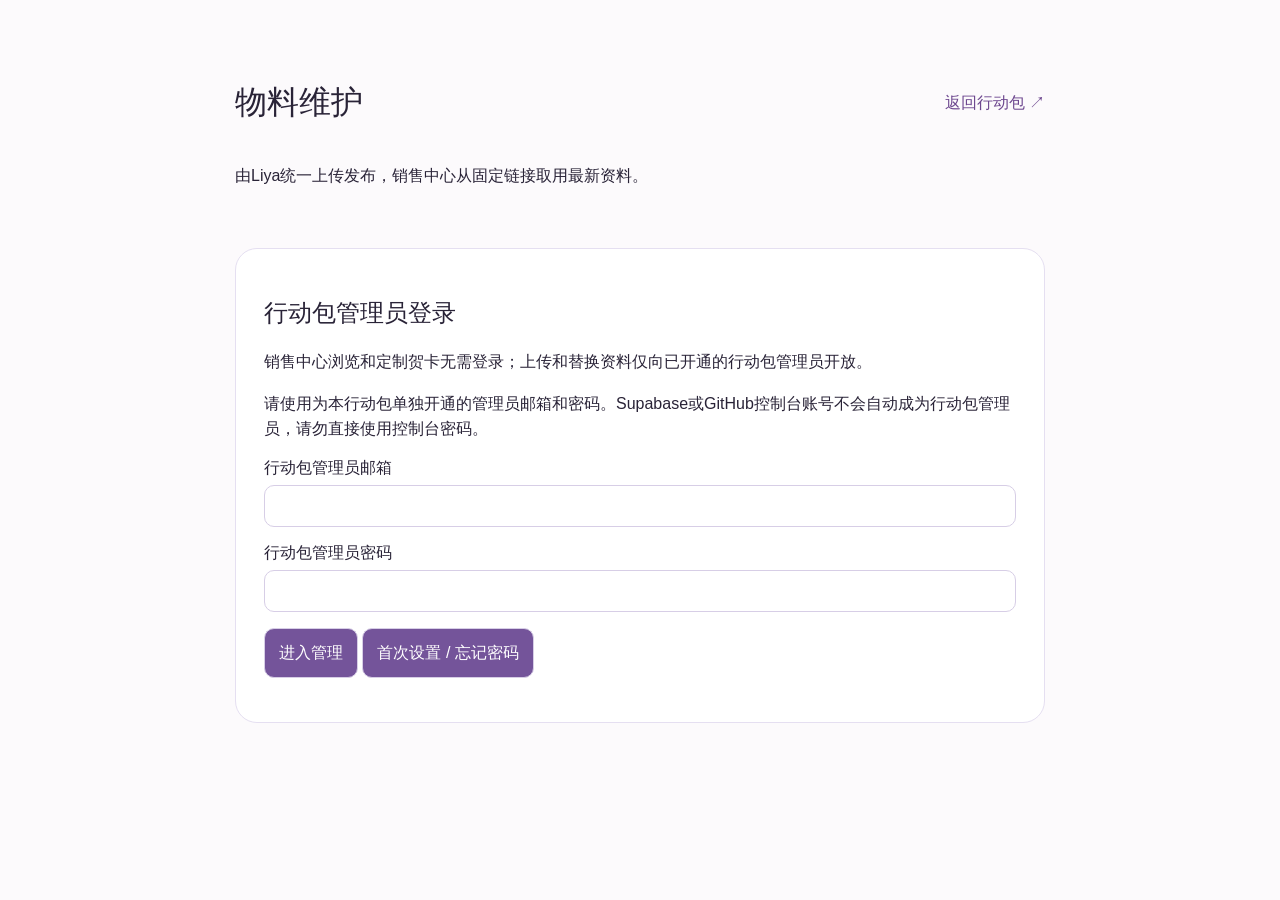
==== commit ffb809d3: "Add administrator invitation and self-service password setup" ====
--- a/admin.html
+++ b/admin.html
@@ -1,12 +1,15 @@
 <!doctype html><html lang="zh-CN"><meta charset="utf-8"><meta name="viewport" content="width=device-width,initial-scale=1"><title>物料维护｜丽兹行感恩连接行动包</title><link rel="stylesheet" href="style.css"><style>main{max-width:850px;margin:40px auto;padding:20px}.admin-box{background:#fff;border:1px solid #e5dff1;border-radius:22px;padding:28px;margin:20px 0}label{display:block;font-weight:650;margin:16px 0 6px}input,select,button{font:inherit;padding:11px 14px;max-width:100%;border:1px solid #d7cee6;border-radius:10px}input:not([type=file]){width:100%}button{background:#74549a;color:white;cursor:pointer}#status{color:#5d427f;min-height:24px}#files article{padding:14px 0;border-bottom:1px solid #eee}small{color:#686070;display:block;margin:5px 0}header{display:flex;align-items:center;justify-content:space-between;gap:12px}a{color:#6d478f}#logout{background:#fff;color:#604482}p{line-height:1.6}</style>
 <main><header><h1>物料维护</h1><a href="./">返回行动包 ↗</a></header><p>由Liya统一上传发布，销售中心从固定链接取用最新资料。</p><p id="status" role="status"></p>
-<section class="admin-box" id="login"><h2>行动包管理员登录</h2><p>销售中心浏览和定制贺卡无需登录；上传和替换资料仅向已开通的行动包管理员开放。</p><p id="account-help" hidden>请使用为本行动包单独开通的管理员邮箱和密码。Supabase或GitHub控制台账号不会自动成为行动包管理员，请勿直接使用控制台密码。</p><form id="login-form"><div id="email-field" hidden><label for="email">行动包管理员邮箱</label><input id="email" type="email" autocomplete="username"></div><label id="password-label" for="password">管理口令</label><input id="password" type="password" autocomplete="current-password" required><p><button>进入管理</button></p></form><small id="setup"></small></section>
+<section class="admin-box" id="login"><h2>行动包管理员登录</h2><p>销售中心浏览和定制贺卡无需登录；上传和替换资料仅向已开通的行动包管理员开放。</p><p id="account-help" hidden>请使用为本行动包单独开通的管理员邮箱和密码。Supabase或GitHub控制台账号不会自动成为行动包管理员，请勿直接使用控制台密码。</p><form id="login-form"><div id="email-field" hidden><label for="email">行动包管理员邮箱</label><input id="email" type="email" autocomplete="username"></div><label id="password-label" for="password">管理口令</label><input id="password" type="password" autocomplete="current-password" required><p><button>进入管理</button> <button id="recover" type="button" hidden>首次设置 / 忘记密码</button></p></form><small id="setup"></small></section>
+<section class="admin-box" id="password-setup" hidden><h2>设置行动包管理员密码</h2><p>请在此亲自设置至少12位的新密码。完成后即可上传和维护资料。</p><form id="password-form"><label for="new-password">新密码</label><input id="new-password" type="password" autocomplete="new-password" minlength="12" required><label for="confirm-password">再次输入新密码</label><input id="confirm-password" type="password" autocomplete="new-password" minlength="12" required><p><button id="save-password">保存密码并进入管理</button></p></form></section>
 <section class="admin-box" id="panel" hidden><header><h2>上传专业物料</h2><button id="logout">退出管理</button></header><form id="upload-form"><label for="category">分类</label><select id="category" name="category"><option value="hmall">hmall图</option><option value="market">市场报告</option><option value="other">其他专业资料</option></select><label for="title">资料标题</label><input id="title" name="title" maxlength="80" placeholder="例如：11月hmall图" required><label for="source">内容来源</label><input id="source" name="source" maxlength="120" placeholder="例如：业务管理部门"><label for="date">资料日期</label><input id="date" type="date" name="date" required><label for="file">选择本地文件</label><input id="file" name="file" type="file" accept=".pdf,.png,.jpg,.jpeg,.webp,.xlsx,.docx,.pptx" required><small>支持图片、PDF、Word、Excel、PPTX，单个文件不超过20MB。hmall图新文件发布后，旧版自动停止在公共资料区展示。</small><p><button id="upload">上传并发布</button></p></form><h2>已上传资料</h2><div id="files"></div></section>
 </main><script src="backend-config.js"></script><script src="supabase-adapter.js"></script><script>
 const $=id=>document.getElementById(id), status=message=>$('status').textContent=message;
 async function api(url,options){const response=await fetch(url,options);const result=await response.json();if(!response.ok)throw Error(result.error||'操作未完成');return result;}
-async function refresh(){try{if(!window.GRATITUDE_SUPABASE_ENABLED&&(location.hostname.endsWith('github.io')||location.protocol==='file:')){$('login-form').hidden=true;$('setup').textContent='共享资料上传尚待接入管理员账号。行动包内容与贺卡定制已独立准备；完成接入后，你可在此选择本地文件上传。';status('共享资料区待接入');return;}const s=await api('/api/admin/session');$('login').hidden=s.authenticated;$('panel').hidden=!s.authenticated;$('email-field').hidden=s.provider!=='supabase';$('account-help').hidden=s.provider!=='supabase';$('password-label').textContent=s.provider==='supabase'?'行动包管理员密码':'管理口令';$('email').required=s.provider==='supabase';if(!s.configured)$('setup').textContent='当前为待接入版本。正式工作台需配置管理员账号，随后即可共享上传下载。';if(s.authenticated){const d=await api('/api/admin/materials');$('files').replaceChildren();if(!d.materials.length)$('files').textContent='尚未上传资料。';for(const item of d.materials.slice().reverse()){const row=document.createElement('article'),title=document.createElement('strong'),meta=document.createElement('small'),button=document.createElement('button');title.textContent=item.title;meta.textContent=[item.date,item.source,item.active?'已发布':'已下架',Math.ceil(item.size/1024)+' KB'].filter(Boolean).join(' · ');button.textContent=item.active?'下架':'重新发布';button.onclick=async()=>{try{await api('/api/admin/materials/'+item.id,{method:'PATCH',headers:{'content-type':'application/json'},body:JSON.stringify({active:!item.active})});status('资料状态已更新');await refresh();}catch(e){status(e.message);}};row.append(title,meta,button);$('files').append(row);}}}catch(e){status('管理入口暂未连接，请稍后重试。');}}
+async function refresh(){try{if(!window.GRATITUDE_SUPABASE_ENABLED&&(location.hostname.endsWith('github.io')||location.protocol==='file:')){$('login-form').hidden=true;$('setup').textContent='共享资料上传尚待接入管理员账号。行动包内容与贺卡定制已独立准备；完成接入后，你可在此选择本地文件上传。';status('共享资料区待接入');return;}const s=await api('/api/admin/session');$('login').hidden=s.authenticated;$('password-setup').hidden=!s.authenticated||!s.passwordSetup;$('panel').hidden=!s.authenticated||!!s.passwordSetup;$('recover').hidden=s.provider!=='supabase';$('email-field').hidden=s.provider!=='supabase';$('account-help').hidden=s.provider!=='supabase';$('password-label').textContent=s.provider==='supabase'?'行动包管理员密码':'管理口令';$('email').required=s.provider==='supabase';if(!s.configured)$('setup').textContent='当前为待接入版本。正式工作台需配置管理员账号，随后即可共享上传下载。';if(s.authenticated&&s.passwordSetup){status('身份已验证，请亲自设置新的行动包管理员密码。');}if(s.authenticated&&!s.passwordSetup){const d=await api('/api/admin/materials');$('files').replaceChildren();if(!d.materials.length)$('files').textContent='尚未上传资料。';for(const item of d.materials.slice().reverse()){const row=document.createElement('article'),title=document.createElement('strong'),meta=document.createElement('small'),button=document.createElement('button');title.textContent=item.title;meta.textContent=[item.date,item.source,item.active?'已发布':'已下架',Math.ceil(item.size/1024)+' KB'].filter(Boolean).join(' · ');button.textContent=item.active?'下架':'重新发布';button.onclick=async()=>{try{await api('/api/admin/materials/'+item.id,{method:'PATCH',headers:{'content-type':'application/json'},body:JSON.stringify({active:!item.active})});status('资料状态已更新');await refresh();}catch(e){status(e.message);}};row.append(title,meta,button);$('files').append(row);}}}catch(e){status('管理入口暂未连接，请稍后重试。');}}
 $('date').value=new Date().toISOString().slice(0,10);$('login-form').onsubmit=async e=>{e.preventDefault();try{await api('/api/admin/login',{method:'POST',headers:{'content-type':'application/json'},body:JSON.stringify({email:$('email').value,password:$('password').value})});$('password').value='';status('已进入管理');await refresh();}catch(error){status(error.message);}};
+$('recover').onclick=async()=>{if(!$('email').reportValidity())return;const button=$('recover');button.disabled=true;status('正在请求设置密码邮件，请稍候…');try{const result=await api('/api/admin/recover',{method:'POST',headers:{'content-type':'application/json'},body:JSON.stringify({email:$('email').value})});status(result.message);}catch{status('请等待几分钟并检查收件箱和垃圾邮件。若未收到，可稍后重试。');}finally{button.disabled=false;}};
+$('password-form').onsubmit=async e=>{e.preventDefault();const password=$('new-password').value,confirmPassword=$('confirm-password').value;if(password.length<12||password!==confirmPassword){e.target.reset();return status(password.length<12?'请设置至少12位的新密码。':'两次输入的密码不一致，请重新输入。');}const button=$('save-password');button.disabled=true;try{await api('/api/admin/password',{method:'POST',headers:{'content-type':'application/json'},body:JSON.stringify({password,confirmPassword})});e.target.reset();await refresh();status('行动包管理员密码已设置，可以上传资料了。');}catch(error){status(error.message);}finally{e.target.reset();button.disabled=false;}};
 $('upload-form').onsubmit=async e=>{e.preventDefault();const file=$('file').files[0];if(!file||file.size>20*1024*1024)return status('请选择20MB以内的文件');$('upload').disabled=true;status('正在上传，请保持页面打开…');try{await api('/api/admin/materials',{method:'POST',body:new FormData(e.target)});status('上传成功，行动包资料区现可下载最新文件。');e.target.reset();$('date').value=new Date().toISOString().slice(0,10);await refresh();}catch(error){status(error.message);}finally{$('upload').disabled=false;}};
 $('logout').onclick=async()=>{await api('/api/admin/logout',{method:'POST'});await refresh();status('已退出管理');};refresh();
 </script></html>
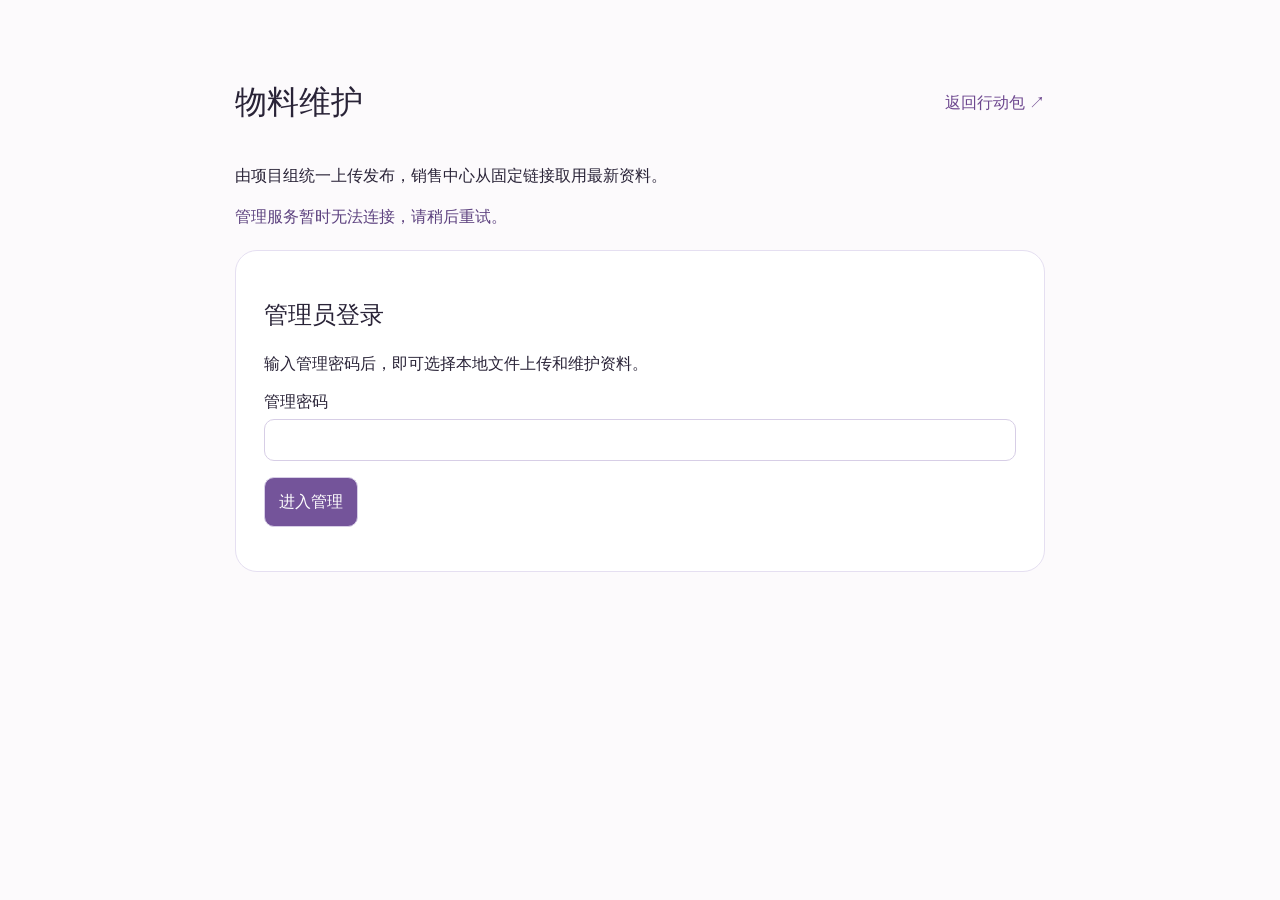
==== commit c9c941e8: "Make the action pack sales-only with a directory and secure admin uploads" ====
--- a/admin.html
+++ b/admin.html
@@ -1,15 +1,13 @@
-<!doctype html><html lang="zh-CN"><meta charset="utf-8"><meta name="viewport" content="width=device-width,initial-scale=1"><title>物料维护｜丽兹行感恩连接行动包</title><link rel="stylesheet" href="style.css"><style>main{max-width:850px;margin:40px auto;padding:20px}.admin-box{background:#fff;border:1px solid #e5dff1;border-radius:22px;padding:28px;margin:20px 0}label{display:block;font-weight:650;margin:16px 0 6px}input,select,button{font:inherit;padding:11px 14px;max-width:100%;border:1px solid #d7cee6;border-radius:10px}input:not([type=file]){width:100%}button{background:#74549a;color:white;cursor:pointer}#status{color:#5d427f;min-height:24px}#files article{padding:14px 0;border-bottom:1px solid #eee}small{color:#686070;display:block;margin:5px 0}header{display:flex;align-items:center;justify-content:space-between;gap:12px}a{color:#6d478f}#logout{background:#fff;color:#604482}p{line-height:1.6}</style>
-<main><header><h1>物料维护</h1><a href="./">返回行动包 ↗</a></header><p>由Liya统一上传发布，销售中心从固定链接取用最新资料。</p><p id="status" role="status"></p>
-<section class="admin-box" id="login"><h2>行动包管理员登录</h2><p>销售中心浏览和定制贺卡无需登录；上传和替换资料仅向已开通的行动包管理员开放。</p><p id="account-help" hidden>请使用为本行动包单独开通的管理员邮箱和密码。Supabase或GitHub控制台账号不会自动成为行动包管理员，请勿直接使用控制台密码。</p><form id="login-form"><div id="email-field" hidden><label for="email">行动包管理员邮箱</label><input id="email" type="email" autocomplete="username"></div><label id="password-label" for="password">管理口令</label><input id="password" type="password" autocomplete="current-password" required><p><button>进入管理</button> <button id="recover" type="button" hidden>首次设置 / 忘记密码</button></p></form><small id="setup"></small></section>
-<section class="admin-box" id="password-setup" hidden><h2>设置行动包管理员密码</h2><p>请在此亲自设置至少12位的新密码。完成后即可上传和维护资料。</p><form id="password-form"><label for="new-password">新密码</label><input id="new-password" type="password" autocomplete="new-password" minlength="12" required><label for="confirm-password">再次输入新密码</label><input id="confirm-password" type="password" autocomplete="new-password" minlength="12" required><p><button id="save-password">保存密码并进入管理</button></p></form></section>
-<section class="admin-box" id="panel" hidden><header><h2>上传专业物料</h2><button id="logout">退出管理</button></header><form id="upload-form"><label for="category">分类</label><select id="category" name="category"><option value="hmall">hmall图</option><option value="market">市场报告</option><option value="other">其他专业资料</option></select><label for="title">资料标题</label><input id="title" name="title" maxlength="80" placeholder="例如：11月hmall图" required><label for="source">内容来源</label><input id="source" name="source" maxlength="120" placeholder="例如：业务管理部门"><label for="date">资料日期</label><input id="date" type="date" name="date" required><label for="file">选择本地文件</label><input id="file" name="file" type="file" accept=".pdf,.png,.jpg,.jpeg,.webp,.xlsx,.docx,.pptx" required><small>支持图片、PDF、Word、Excel、PPTX，单个文件不超过20MB。hmall图新文件发布后，旧版自动停止在公共资料区展示。</small><p><button id="upload">上传并发布</button></p></form><h2>已上传资料</h2><div id="files"></div></section>
-</main><script src="backend-config.js"></script><script src="supabase-adapter.js"></script><script>
-const $=id=>document.getElementById(id), status=message=>$('status').textContent=message;
-async function api(url,options){const response=await fetch(url,options);const result=await response.json();if(!response.ok)throw Error(result.error||'操作未完成');return result;}
-async function refresh(){try{if(!window.GRATITUDE_SUPABASE_ENABLED&&(location.hostname.endsWith('github.io')||location.protocol==='file:')){$('login-form').hidden=true;$('setup').textContent='共享资料上传尚待接入管理员账号。行动包内容与贺卡定制已独立准备；完成接入后，你可在此选择本地文件上传。';status('共享资料区待接入');return;}const s=await api('/api/admin/session');$('login').hidden=s.authenticated;$('password-setup').hidden=!s.authenticated||!s.passwordSetup;$('panel').hidden=!s.authenticated||!!s.passwordSetup;$('recover').hidden=s.provider!=='supabase';$('email-field').hidden=s.provider!=='supabase';$('account-help').hidden=s.provider!=='supabase';$('password-label').textContent=s.provider==='supabase'?'行动包管理员密码':'管理口令';$('email').required=s.provider==='supabase';if(!s.configured)$('setup').textContent='当前为待接入版本。正式工作台需配置管理员账号，随后即可共享上传下载。';if(s.authenticated&&s.passwordSetup){status('身份已验证，请亲自设置新的行动包管理员密码。');}if(s.authenticated&&!s.passwordSetup){const d=await api('/api/admin/materials');$('files').replaceChildren();if(!d.materials.length)$('files').textContent='尚未上传资料。';for(const item of d.materials.slice().reverse()){const row=document.createElement('article'),title=document.createElement('strong'),meta=document.createElement('small'),button=document.createElement('button');title.textContent=item.title;meta.textContent=[item.date,item.source,item.active?'已发布':'已下架',Math.ceil(item.size/1024)+' KB'].filter(Boolean).join(' · ');button.textContent=item.active?'下架':'重新发布';button.onclick=async()=>{try{await api('/api/admin/materials/'+item.id,{method:'PATCH',headers:{'content-type':'application/json'},body:JSON.stringify({active:!item.active})});status('资料状态已更新');await refresh();}catch(e){status(e.message);}};row.append(title,meta,button);$('files').append(row);}}}catch(e){status('管理入口暂未连接，请稍后重试。');}}
-$('date').value=new Date().toISOString().slice(0,10);$('login-form').onsubmit=async e=>{e.preventDefault();try{await api('/api/admin/login',{method:'POST',headers:{'content-type':'application/json'},body:JSON.stringify({email:$('email').value,password:$('password').value})});$('password').value='';status('已进入管理');await refresh();}catch(error){status(error.message);}};
-$('recover').onclick=async()=>{if(!$('email').reportValidity())return;const button=$('recover');button.disabled=true;status('正在请求设置密码邮件，请稍候…');try{const result=await api('/api/admin/recover',{method:'POST',headers:{'content-type':'application/json'},body:JSON.stringify({email:$('email').value})});status(result.message);}catch{status('请等待几分钟并检查收件箱和垃圾邮件。若未收到，可稍后重试。');}finally{button.disabled=false;}};
-$('password-form').onsubmit=async e=>{e.preventDefault();const password=$('new-password').value,confirmPassword=$('confirm-password').value;if(password.length<12||password!==confirmPassword){e.target.reset();return status(password.length<12?'请设置至少12位的新密码。':'两次输入的密码不一致，请重新输入。');}const button=$('save-password');button.disabled=true;try{await api('/api/admin/password',{method:'POST',headers:{'content-type':'application/json'},body:JSON.stringify({password,confirmPassword})});e.target.reset();await refresh();status('行动包管理员密码已设置，可以上传资料了。');}catch(error){status(error.message);}finally{e.target.reset();button.disabled=false;}};
-$('upload-form').onsubmit=async e=>{e.preventDefault();const file=$('file').files[0];if(!file||file.size>20*1024*1024)return status('请选择20MB以内的文件');$('upload').disabled=true;status('正在上传，请保持页面打开…');try{await api('/api/admin/materials',{method:'POST',body:new FormData(e.target)});status('上传成功，行动包资料区现可下载最新文件。');e.target.reset();$('date').value=new Date().toISOString().slice(0,10);await refresh();}catch(error){status(error.message);}finally{$('upload').disabled=false;}};
-$('logout').onclick=async()=>{await api('/api/admin/logout',{method:'POST'});await refresh();status('已退出管理');};refresh();
+<!doctype html><html lang="zh-CN"><meta charset="utf-8"><meta name="viewport" content="width=device-width,initial-scale=1"><title>物料维护｜丽兹行感恩连接行动包</title><link rel="stylesheet" href="style.css?v=20261030-sales"><style>main{max-width:850px;margin:40px auto;padding:20px}.admin-box{background:#fff;border:1px solid #e5dff1;border-radius:22px;padding:28px;margin:20px 0}label{display:block;font-weight:650;margin:16px 0 6px}input,select,button{font:inherit;padding:11px 14px;max-width:100%;border:1px solid #d7cee6;border-radius:10px}input:not([type=file]){width:100%}button{background:#74549a;color:white;cursor:pointer}#status{color:#5d427f;min-height:24px}#files article{padding:14px 0;border-bottom:1px solid #eee}small{color:#686070;display:block;margin:5px 0}header{display:flex;align-items:center;justify-content:space-between;gap:12px}a{color:#6d478f}#logout{background:#fff;color:#604482}p{line-height:1.6}</style>
+<main><header><h1>物料维护</h1><a href="./">返回行动包 ↗</a></header><p>由项目组统一上传发布，销售中心从固定链接取用最新资料。</p><p id="status" role="status"></p>
+<section class="admin-box" id="login"><h2>管理员登录</h2><p>输入管理密码后，即可选择本地文件上传和维护资料。</p><form id="login-form"><label for="password">管理密码</label><input id="password" type="password" autocomplete="current-password" required><p><button id="login-button">进入管理</button></p></form><small id="setup"></small></section>
+<section class="admin-box" id="panel" hidden><header><h2>上传专业物料</h2><button id="logout">退出管理</button></header><form id="upload-form"><label for="category">分类</label><select id="category" name="category"><option value="hmall">hmall图</option><option value="market">市场报告</option><option value="other">补充物料</option></select><label for="title">资料标题</label><input id="title" name="title" maxlength="80" placeholder="例如：11月hmall图" required><label for="source">内容来源（选填）</label><input id="source" name="source" maxlength="120" value="项目组" placeholder="默认项目组"><label for="date">资料日期</label><input id="date" type="date" name="date" required><label for="file">选择本地文件</label><input id="file" name="file" type="file" accept=".pdf,.png,.jpg,.jpeg,.webp,.xlsx,.docx,.pptx" required><small>支持图片、PDF、Word、Excel、PPTX，单个文件不超过20MB。hmall图新文件发布后，旧版自动停止在公共资料区展示。</small><p><button id="upload">上传并发布</button></p></form><h2>已上传资料</h2><div id="files"></div></section>
+</main><script src="backend-config.js?v=20261030-sales"></script><script src="supabase-adapter.js?v=20261030-sales"></script><script>
+const $=id=>document.getElementById(id),status=message=>$('status').textContent=message;
+async function api(url,options){const response=await fetch(url,options);const result=await response.json();if(!response.ok){if(response.status===401){$('login').hidden=false;$('panel').hidden=true;}throw Error(result.error||'操作未完成');}return result;}
+async function refresh(){try{if(!window.GRATITUDE_SUPABASE_ENABLED&&(location.hostname.endsWith('github.io')||location.protocol==='file:')){$('login-form').hidden=true;$('panel').hidden=true;$('setup').textContent='共享资料上传尚待接入管理服务。接通后，可在此选择本地文件上传。';status('共享资料区待接入');return;}const s=await api('/api/admin/session');$('login').hidden=s.authenticated;$('panel').hidden=!s.authenticated;$('setup').textContent=s.configured?'':'管理服务尚未接通，请稍后重试。';if(s.authenticated){const d=await api('/api/admin/materials');$('files').replaceChildren();if(!d.materials.length)$('files').textContent='尚未上传资料。';for(const item of d.materials.slice().reverse()){const row=document.createElement('article'),title=document.createElement('strong'),meta=document.createElement('small'),button=document.createElement('button');title.textContent=item.title;meta.textContent=[item.date,item.source||'项目组',item.active?'已发布':'已下架',Math.ceil(item.size/1024)+' KB'].filter(Boolean).join(' · ');button.textContent=item.active?'下架':'重新发布';button.onclick=async()=>{try{await api('/api/admin/materials/'+item.id,{method:'PATCH',headers:{'content-type':'application/json'},body:JSON.stringify({active:!item.active})});status('资料状态已更新');await refresh();}catch(e){status(e.message);}};row.append(title,meta,button);$('files').append(row);}}}catch(e){status(e.message||'管理入口暂未连接，请稍后重试。');}}
+$('date').value=new Date().toISOString().slice(0,10);
+$('login-form').onsubmit=async e=>{e.preventDefault();$('login-button').disabled=true;try{await api('/api/admin/login',{method:'POST',headers:{'content-type':'application/json'},body:JSON.stringify({password:$('password').value})});status('已进入管理，可以选择本地文件上传。');await refresh();}catch(error){status(error.message);}finally{$('password').value='';$('login-button').disabled=false;}};
+$('upload-form').onsubmit=async e=>{e.preventDefault();const file=$('file').files[0];if(!file||file.size<=0||file.size>20*1024*1024)return status('请选择20MB以内的非空文件');$('upload').disabled=true;status('正在上传，请保持页面打开…');try{await api('/api/admin/materials',{method:'POST',body:new FormData(e.target)});status('上传成功，行动包资料区现可下载最新文件。');e.target.reset();$('date').value=new Date().toISOString().slice(0,10);await refresh();}catch(error){status(error.message);}finally{$('upload').disabled=false;}};
+$('logout').onclick=async()=>{try{await api('/api/admin/logout',{method:'POST'});}catch{}await refresh();status('已退出管理');};refresh();
 </script></html>
--- a/style.css
+++ b/style.css
@@ -7,3 +7,8 @@
 .tag.availability{background:#faf0e2;color:#9a753c}.gift-delivery{border-top:1px solid var(--line);margin-top:12px;padding-top:11px}.gift-delivery summary{font-size:10px;line-height:1.75;color:#9b7b45;cursor:pointer}.gift-delivery p{font-size:10px;line-height:1.85;color:#9984a6;margin:8px 0 0}.audience-card .tag{margin-bottom:10px}@media(max-width:700px){.gift-delivery summary,.gift-delivery p{font-size:9px}.gift-card .quick-top{gap:5px;align-items:flex-start}.gift-card .tag{font-size:8px;padding:3px 5px}}
 .numbered-item p,.reading p,.goal-block p{margin:0;padding:0}.numbered-item p:empty,.reading p:empty{display:none}.numbered-item strong,.property-label,.support-item h4,.goal-block h3{font-weight:700;color:var(--purple)}.template-downloads{border:1px solid var(--line);border-radius:16px;padding:20px 23px;background:#fff}.template-downloads>summary{font-size:13px;font-weight:600;color:var(--purple)}.template-intro{font-size:11px;line-height:1.85;color:var(--muted);margin:15px 0}.template-gallery{display:grid;grid-template-columns:repeat(3,1fr);gap:16px}.template-card{border:1px solid var(--line);border-radius:14px;overflow:hidden;background:#fff}.template-preview{display:block;background:#f4eef9;overflow:hidden}.template-preview.online{aspect-ratio:3/4}.template-preview.offline{aspect-ratio:148/105}.template-preview img{display:block;width:100%;height:100%;object-fit:contain}.template-info{padding:17px}.template-info h3{font-size:14px;font-weight:600;color:#72528a;margin:10px 0 8px}.template-info>p{font-size:10px;color:#9b87a8;line-height:1.7;margin:0}.template-info .card-actions{gap:6px;margin-top:13px}.template-info .btn{font-size:10px;padding:8px 10px;min-height:33px}@media(max-width:700px){.template-downloads{padding:18px 16px}.template-gallery{grid-template-columns:1fr 1fr;gap:10px}.template-info{padding:13px}.template-info h3{font-size:12px}.template-info .card-actions{display:grid;gap:6px}.template-info .btn{font-size:9px}.template-intro{font-size:10px}}
 @media print{.site-header,.site-footer,.mobile-nav,.view-switch,.filters,.card-actions,.admin-link,.quick-grid,.project-nav,.calculator,.toast{display:none!important}body{background:white}.page-shell{max-width:none;padding:0}.hero{padding:22px;border-radius:0;background:#f7f2fa;break-inside:avoid}.hero h1{font-size:28px}.hero:after{display:none}.section{margin:24px 0;break-inside:auto}.surface,.role-card,.subgoal-card,.gift-card,.message-card,.timeline-content{box-shadow:none;break-inside:avoid}.subgoal-grid,.role-grid,.gift-grid,.message-grid{display:block}.subgoal-card,.role-card,.gift-card,.message-card{margin-bottom:12px}.section h2{font-size:20px}.section-number{display:none}details{display:block}details>*{display:block!important}details>summary{list-style:none}.material-list{display:block}.material-row{margin-bottom:10px}.story-layout,.consensus-grid,.goals-columns,.fees-grid{display:block}.surface{margin-bottom:14px}.reading,.numbered-item{font-size:11px}.timeline-item{grid-template-columns:100px 1fr}.print-label{display:block}}
+/* Sales-center action pack: a quiet directory and tools within reach. */
+.site-header{max-width:1480px;padding:26px 34px}.sales-layout{display:grid;grid-template-columns:210px minmax(0,1fr);gap:34px;max-width:1480px;margin:0 auto;padding:0 34px}.sales-body.page-shell{max-width:none;min-width:0;padding:0;width:100%}.sales-directory{position:sticky;top:22px;align-self:start;max-height:calc(100vh - 44px);overflow:auto;padding:28px 0 20px}.directory-title>span{display:block;color:var(--gold);font-size:9px;letter-spacing:1.8px;margin-bottom:14px}.directory-title h2{font-size:23px;line-height:1.5;font-weight:500;color:#684d7e;margin:0 0 12px}.directory-title p{font-size:11px;line-height:1.9;color:#9a88a7;margin:0 0 23px}.directory-links{display:grid;gap:5px}.directory-links>a{display:flex;gap:10px;align-items:flex-start;padding:12px 11px;border:1px solid transparent;border-radius:11px;color:#8b769a;transition:background .2s,border-color .2s}.directory-links>a>span{font:11px Georgia,serif;flex:0 0 21px;padding-top:2px;color:#ae98bd}.directory-links>a>b{font-size:11px;font-weight:500;line-height:1.7}.directory-links>a:hover,.directory-links>a.active{background:#f1eaf8;border-color:#e3d8ec;color:#6d4b89}.directory-links>a.active>b{font-weight:650}.directory-links .directory-extra{border-top:1px solid #e9e0ef;border-radius:0;margin-top:10px;padding-top:19px}.directory-qr{display:flex;align-items:center;justify-content:space-between;border-top:1px solid var(--line);margin-top:21px;padding:20px 10px 0;font-size:10px;color:#9c83ae}.directory-qr>span{font-size:14px}.phone-directory{display:none}.sales-body .hero{padding:48px 45px 40px}.sales-body .hero h1{font-size:clamp(36px,3.8vw,52px)}.sales-body .hero-copy p+p{margin-top:16px}.hero-cta{display:inline-flex;align-items:center;gap:24px;background:#fff9;border:1px solid #d7c5e4;border-radius:11px;padding:13px 17px;font-size:12px;color:#74518d;margin-top:25px}.hero-cta:hover{background:white}.sales-aim{margin:28px 0 0;padding:28px 30px;border:1px solid var(--line);border-radius:21px;background:#fff}.sales-aim>h2{font-size:20px;font-weight:500;margin:0 0 22px;line-height:1.6;color:#6e4f86}.sales-aim-grid{display:grid;grid-template-columns:repeat(3,1fr);gap:25px}.sales-aim-grid article{position:relative}.sales-aim-grid article>b{font:19px Georgia,serif;color:#baa1cc;display:block;margin-bottom:8px}.sales-aim-grid h3{font-size:13px;font-weight:600;line-height:1.75;color:#73558a;margin:0 0 9px}.sales-aim-grid p{font-size:11px;line-height:1.9;color:#92829d;margin:0}.sales-body .quick-grid{margin-bottom:38px}.sales-body .quick-card{padding:20px;min-height:170px}.sales-body .quick-card h3{font-size:15px;line-height:1.65}.sales-body .quick-card p{font-size:11px;line-height:1.85}.sales-body .professional-intro{grid-template-columns:repeat(3,1fr)}.closing-banner{border:1px solid #e4d8ed;border-radius:24px;padding:37px 41px;background:linear-gradient(125deg,#eee5f7,#f8f4ef)}.closing-banner .closing-lead{font-size:27px;line-height:1.7;color:#73508b;margin:0 0 22px;letter-spacing:.5px}.closing-banner>p:not(.closing-lead){font-size:13px;line-height:1.95;color:#8c729e;margin:0}.closing-banner .card-actions{margin-top:25px}.story-support>.reading{padding:20px 23px;border:1px solid var(--line);border-radius:16px;background:white}.story-support .generic-list{margin:14px 0}.support-panel>summary{display:flex;justify-content:space-between;gap:16px;align-items:center;list-style:none}.support-panel>summary:after{content:'＋';color:#a08aaf;font-size:18px}.support-panel[open]>summary:after{content:'−'}.support-panel>summary>span{font-weight:600}.support-panel>summary>small{font-size:10px;color:#ab95b8;font-weight:400;margin-left:auto}.support-panel .workshop-bar{margin-top:0}.support-panel .fees-grid{margin-top:6px}.support-panel .surface{padding:23px}.support-rules{border-top:1px solid var(--line);margin-top:21px;padding-top:20px}.support-rules h4{margin:0 0 10px;font-size:13px}.support-rules>p{margin:0;line-height:1.95}.support-rules>p+p{margin-top:8px}.site-footer{max-width:1480px;padding-left:278px;padding-right:34px}.footer-admin{opacity:.7}.footer-admin:hover{opacity:1}
+@media(max-width:1100px){.sales-layout{grid-template-columns:minmax(0,1fr);padding:0 28px}.sales-directory{display:none}.phone-directory{display:block;background:#fff;border:1px solid var(--line);border-radius:14px;margin-bottom:18px;padding:14px 18px}.phone-directory>summary{cursor:pointer;display:flex;justify-content:space-between;align-items:center;gap:12px;list-style:none}.phone-directory>summary>span{font-size:12px;color:#74558b;font-weight:600}.phone-directory>summary>b{font-size:10px;font-weight:400;color:#aa94b8}.phone-directory>summary>b:after{content:' ＋';font-size:14px}.phone-directory[open]>summary>b:after{content:' −'}.phone-directory .directory-links{margin-top:14px;grid-template-columns:1fr 1fr}.phone-directory .directory-extra{border:0;padding-top:12px;margin-top:0}.site-footer{padding-left:28px;padding-right:28px}.sales-body .hero{padding:44px}.sales-body .professional-intro{grid-template-columns:repeat(3,1fr)}.sales-body .professional-card{display:block}}
+@media(max-width:700px){.site-header{padding:19px 20px}.sales-layout{padding:0 16px}.sales-body .hero{padding:32px 25px 28px}.sales-body .hero h1{font-size:35px}.sales-body .hero-copy{font-size:12px;line-height:1.95}.sales-body .hero-copy p+p{margin-top:13px}.desktop-break{display:none}.hero-cta{margin-top:20px;font-size:11px;padding:11px 14px}.phone-directory{padding:14px 16px;border-radius:12px;margin-bottom:13px}.phone-directory>summary>b{font-size:9px}.phone-directory .directory-links{grid-template-columns:1fr;gap:0}.phone-directory .directory-links>a{padding:10px 8px}.phone-directory .directory-links>a>b{font-size:11px}.phone-directory .directory-links>a>span{font-size:10px}.sales-aim{padding:24px 22px;margin-top:16px;border-radius:17px}.sales-aim>h2{font-size:18px;margin-bottom:18px}.sales-aim-grid{grid-template-columns:1fr;gap:19px}.sales-aim-grid article{padding-left:28px}.sales-aim-grid article>b{position:absolute;left:0;top:1px;font-size:16px}.sales-aim-grid h3{font-size:13px;margin-bottom:6px}.sales-aim-grid p{font-size:11px}.sales-body .quick-grid{margin-bottom:30px}.sales-body .quick-card{padding:17px;min-height:160px}.sales-body .quick-card h3{font-size:14px}.sales-body .quick-card p{font-size:10px}.sales-body .professional-intro{grid-template-columns:1fr;gap:10px}.closing-banner{padding:27px 25px;border-radius:19px}.closing-banner .closing-lead{font-size:23px;line-height:1.7;margin-bottom:18px}.closing-banner>p:not(.closing-lead){font-size:12px}.closing-banner .card-actions{gap:8px}.closing-banner .btn{font-size:11px;padding:11px 13px}.support-panel>summary{flex-wrap:wrap;gap:7px;position:relative;padding-right:37px}.support-panel>summary>small{display:block;margin:0;flex-basis:100%;font-size:10px;line-height:1.7}.support-panel>summary:after{position:absolute;right:19px;top:20px}.support-panel .surface{padding:18px}.support-panel .fee-table th,.support-panel .fee-table td{font-size:10px;padding:11px 10px}.support-panel .workshop-bar{display:block}.support-panel .workshop-bar .btn{margin-top:14px}.site-footer{padding-left:20px;padding-right:20px}.site-footer>div{flex-wrap:wrap}}
+@media print{.sales-directory,.phone-directory,.hero-cta{display:none!important}.sales-layout{display:block;padding:0;max-width:none}.sales-body .hero{padding:22px}.sales-body .hero h1{font-size:28px}.sales-aim{padding:20px}.sales-aim-grid{display:block}.sales-aim-grid article{margin-bottom:15px}.closing-banner{padding:24px;background:#f7f2fa}.closing-banner .closing-lead{font-size:23px}.support-panel>summary>small{font-size:10px}}
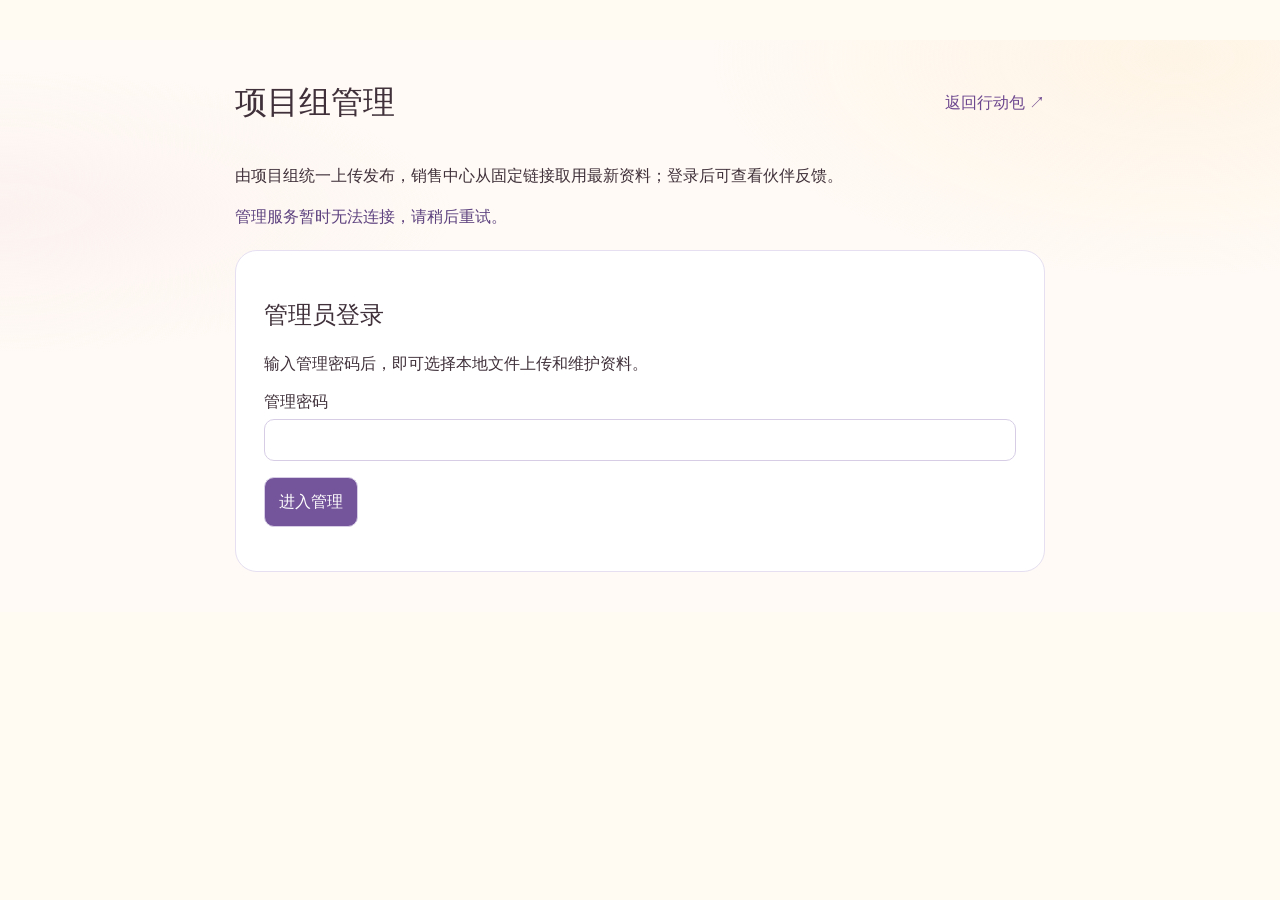
==== commit 4f0f244f: "Replace case sharing section with private partner feedback" ====
--- a/admin.html
+++ b/admin.html
@@ -1,13 +1,15 @@
-<!doctype html><html lang="zh-CN"><meta charset="utf-8"><meta name="viewport" content="width=device-width,initial-scale=1"><title>物料维护｜丽兹行感恩连接行动包</title><link rel="stylesheet" href="style.css?v=20261030-sales"><style>main{max-width:850px;margin:40px auto;padding:20px}.admin-box{background:#fff;border:1px solid #e5dff1;border-radius:22px;padding:28px;margin:20px 0}label{display:block;font-weight:650;margin:16px 0 6px}input,select,button{font:inherit;padding:11px 14px;max-width:100%;border:1px solid #d7cee6;border-radius:10px}input:not([type=file]){width:100%}button{background:#74549a;color:white;cursor:pointer}#status{color:#5d427f;min-height:24px}#files article{padding:14px 0;border-bottom:1px solid #eee}small{color:#686070;display:block;margin:5px 0}header{display:flex;align-items:center;justify-content:space-between;gap:12px}a{color:#6d478f}#logout{background:#fff;color:#604482}p{line-height:1.6}</style>
-<main><header><h1>物料维护</h1><a href="./">返回行动包 ↗</a></header><p>由项目组统一上传发布，销售中心从固定链接取用最新资料。</p><p id="status" role="status"></p>
+<!doctype html><html lang="zh-CN"><meta charset="utf-8"><meta name="viewport" content="width=device-width,initial-scale=1"><title>项目组管理｜丽兹行感恩连接行动包</title><link rel="stylesheet" href="style.css?v=20261030-sales"><style>main{max-width:850px;margin:40px auto;padding:20px}.admin-box{background:#fff;border:1px solid #e5dff1;border-radius:22px;padding:28px;margin:20px 0}label{display:block;font-weight:650;margin:16px 0 6px}input,select,button{font:inherit;padding:11px 14px;max-width:100%;border:1px solid #d7cee6;border-radius:10px}input:not([type=file]){width:100%}button{background:#74549a;color:white;cursor:pointer}#status{color:#5d427f;min-height:24px}#files article{padding:14px 0;border-bottom:1px solid #eee}small{color:#686070;display:block;margin:5px 0}header{display:flex;align-items:center;justify-content:space-between;gap:12px}a{color:#6d478f}#logout{background:#fff;color:#604482}p{line-height:1.6}</style><link rel="stylesheet" href="private-feedback.css?v=20261102-private-feedback-v1">
+<main><header><h1>项目组管理</h1><a href="./">返回行动包 ↗</a></header><p>由项目组统一上传发布，销售中心从固定链接取用最新资料；登录后可查看伙伴反馈。</p><p id="status" role="status"></p>
 <section class="admin-box" id="login"><h2>管理员登录</h2><p>输入管理密码后，即可选择本地文件上传和维护资料。</p><form id="login-form"><label for="password">管理密码</label><input id="password" type="password" autocomplete="current-password" required><p><button id="login-button">进入管理</button></p></form><small id="setup"></small></section>
 <section class="admin-box" id="panel" hidden><header><h2>上传专业物料</h2><button id="logout">退出管理</button></header><form id="upload-form"><label for="category">分类</label><select id="category" name="category"><option value="hmall">hmall图</option><option value="market">市场报告</option><option value="other">补充物料</option></select><label for="title">资料标题</label><input id="title" name="title" maxlength="80" placeholder="例如：11月hmall图" required><label for="source">内容来源（选填）</label><input id="source" name="source" maxlength="120" value="项目组" placeholder="默认项目组"><label for="date">资料日期</label><input id="date" type="date" name="date" required><label for="file">选择本地文件</label><input id="file" name="file" type="file" accept=".pdf,.png,.jpg,.jpeg,.webp,.xlsx,.docx,.pptx" required><small>支持图片、PDF、Word、Excel、PPTX，单个文件不超过20MB。hmall图新文件发布后，旧版自动停止在公共资料区展示。</small><p><button id="upload">上传并发布</button></p></form><h2>已上传资料</h2><div id="files"></div></section>
-</main><script src="backend-config.js?v=20261030-sales"></script><script src="supabase-adapter.js?v=20261030-sales"></script><script>
+<section class="admin-box" id="feedback-panel" hidden><h2>反馈管理</h2><p>以下留言仅提交本人及管理员可见，项目组按需跟进</p><div id="admin-feedback-root"></div></section>
+</main><script src="backend-config.js?v=20261030-sales"></script><script src="supabase-adapter.js?v=20261102-private-feedback-v1"></script><script src="private-feedback.js?v=20261102-private-feedback-v1"></script><script>
 const $=id=>document.getElementById(id),status=message=>$('status').textContent=message;
-async function api(url,options){const response=await fetch(url,options);const result=await response.json();if(!response.ok){if(response.status===401){$('login').hidden=false;$('panel').hidden=true;}throw Error(result.error||'操作未完成');}return result;}
-async function refresh(){try{if(!window.GRATITUDE_SUPABASE_ENABLED&&(location.hostname.endsWith('github.io')||location.protocol==='file:')){$('login-form').hidden=true;$('panel').hidden=true;$('setup').textContent='共享资料上传尚待接入管理服务。接通后，可在此选择本地文件上传。';status('共享资料区待接入');return;}const s=await api('/api/admin/session');$('login').hidden=s.authenticated;$('panel').hidden=!s.authenticated;$('setup').textContent=s.configured?'':'管理服务尚未接通，请稍后重试。';if(s.authenticated){const d=await api('/api/admin/materials');$('files').replaceChildren();if(!d.materials.length)$('files').textContent='尚未上传资料。';for(const item of d.materials.slice().reverse()){const row=document.createElement('article'),title=document.createElement('strong'),meta=document.createElement('small'),button=document.createElement('button');title.textContent=item.title;meta.textContent=[item.date,item.source||'项目组',item.active?'已发布':'已下架',Math.ceil(item.size/1024)+' KB'].filter(Boolean).join(' · ');button.textContent=item.active?'下架':'重新发布';button.onclick=async()=>{try{await api('/api/admin/materials/'+item.id,{method:'PATCH',headers:{'content-type':'application/json'},body:JSON.stringify({active:!item.active})});status('资料状态已更新');await refresh();}catch(e){status(e.message);}};row.append(title,meta,button);$('files').append(row);}}}catch(e){status(e.message||'管理入口暂未连接，请稍后重试。');}}
+async function api(url,options){const response=await fetch(url,options);const result=await response.json();if(!response.ok){if(response.status===401){$('login').hidden=false;$('panel').hidden=true;$('feedback-panel').hidden=true;feedbackController.clear();}throw Error(result.error||'操作未完成');}return result;}
+const feedbackController=window.mountAdminFeedback(document.getElementById('admin-feedback-root'));
+async function refresh(){try{if(!window.GRATITUDE_SUPABASE_ENABLED&&(location.hostname.endsWith('github.io')||location.protocol==='file:')){$('login-form').hidden=true;$('panel').hidden=true;$('setup').textContent='共享资料上传尚待接入管理服务。接通后，可在此选择本地文件上传。';status('共享资料区待接入');return;}const s=await api('/api/admin/session');$('login').hidden=s.authenticated;$('panel').hidden=!s.authenticated;$('feedback-panel').hidden=!s.authenticated;if(s.authenticated)await feedbackController.refresh();else feedbackController.clear();$('setup').textContent=s.configured?'':'管理服务尚未接通，请稍后重试。';if(s.authenticated){const d=await api('/api/admin/materials');$('files').replaceChildren();if(!d.materials.length)$('files').textContent='尚未上传资料。';for(const item of d.materials.slice().reverse()){const row=document.createElement('article'),title=document.createElement('strong'),meta=document.createElement('small'),button=document.createElement('button');title.textContent=item.title;meta.textContent=[item.date,item.source||'项目组',item.active?'已发布':'已下架',Math.ceil(item.size/1024)+' KB'].filter(Boolean).join(' · ');button.textContent=item.active?'下架':'重新发布';button.onclick=async()=>{try{await api('/api/admin/materials/'+item.id,{method:'PATCH',headers:{'content-type':'application/json'},body:JSON.stringify({active:!item.active})});status('资料状态已更新');await refresh();}catch(e){status(e.message);}};row.append(title,meta,button);$('files').append(row);}}}catch(e){status(e.message||'管理入口暂未连接，请稍后重试。');}}
 $('date').value=new Date().toISOString().slice(0,10);
 $('login-form').onsubmit=async e=>{e.preventDefault();$('login-button').disabled=true;try{await api('/api/admin/login',{method:'POST',headers:{'content-type':'application/json'},body:JSON.stringify({password:$('password').value})});status('已进入管理，可以选择本地文件上传。');await refresh();}catch(error){status(error.message);}finally{$('password').value='';$('login-button').disabled=false;}};
 $('upload-form').onsubmit=async e=>{e.preventDefault();const file=$('file').files[0];if(!file||file.size<=0||file.size>20*1024*1024)return status('请选择20MB以内的非空文件');$('upload').disabled=true;status('正在上传，请保持页面打开…');try{await api('/api/admin/materials',{method:'POST',body:new FormData(e.target)});status('上传成功，行动包资料区现可下载最新文件。');e.target.reset();$('date').value=new Date().toISOString().slice(0,10);await refresh();}catch(error){status(error.message);}finally{$('upload').disabled=false;}};
-$('logout').onclick=async()=>{try{await api('/api/admin/logout',{method:'POST'});}catch{}await refresh();status('已退出管理');};refresh();
+$('logout').onclick=async()=>{$('feedback-panel').hidden=true;feedbackController.clear();try{await api('/api/admin/logout',{method:'POST'});}catch{}await refresh();status('已退出管理');};refresh();
 </script></html>
--- a/style.css
+++ b/style.css
@@ -12,3 +12,217 @@
 @media(max-width:1100px){.sales-layout{grid-template-columns:minmax(0,1fr);padding:0 28px}.sales-directory{display:none}.phone-directory{display:block;background:#fff;border:1px solid var(--line);border-radius:14px;margin-bottom:18px;padding:14px 18px}.phone-directory>summary{cursor:pointer;display:flex;justify-content:space-between;align-items:center;gap:12px;list-style:none}.phone-directory>summary>span{font-size:12px;color:#74558b;font-weight:600}.phone-directory>summary>b{font-size:10px;font-weight:400;color:#aa94b8}.phone-directory>summary>b:after{content:' ＋';font-size:14px}.phone-directory[open]>summary>b:after{content:' −'}.phone-directory .directory-links{margin-top:14px;grid-template-columns:1fr 1fr}.phone-directory .directory-extra{border:0;padding-top:12px;margin-top:0}.site-footer{padding-left:28px;padding-right:28px}.sales-body .hero{padding:44px}.sales-body .professional-intro{grid-template-columns:repeat(3,1fr)}.sales-body .professional-card{display:block}}
 @media(max-width:700px){.site-header{padding:19px 20px}.sales-layout{padding:0 16px}.sales-body .hero{padding:32px 25px 28px}.sales-body .hero h1{font-size:35px}.sales-body .hero-copy{font-size:12px;line-height:1.95}.sales-body .hero-copy p+p{margin-top:13px}.desktop-break{display:none}.hero-cta{margin-top:20px;font-size:11px;padding:11px 14px}.phone-directory{padding:14px 16px;border-radius:12px;margin-bottom:13px}.phone-directory>summary>b{font-size:9px}.phone-directory .directory-links{grid-template-columns:1fr;gap:0}.phone-directory .directory-links>a{padding:10px 8px}.phone-directory .directory-links>a>b{font-size:11px}.phone-directory .directory-links>a>span{font-size:10px}.sales-aim{padding:24px 22px;margin-top:16px;border-radius:17px}.sales-aim>h2{font-size:18px;margin-bottom:18px}.sales-aim-grid{grid-template-columns:1fr;gap:19px}.sales-aim-grid article{padding-left:28px}.sales-aim-grid article>b{position:absolute;left:0;top:1px;font-size:16px}.sales-aim-grid h3{font-size:13px;margin-bottom:6px}.sales-aim-grid p{font-size:11px}.sales-body .quick-grid{margin-bottom:30px}.sales-body .quick-card{padding:17px;min-height:160px}.sales-body .quick-card h3{font-size:14px}.sales-body .quick-card p{font-size:10px}.sales-body .professional-intro{grid-template-columns:1fr;gap:10px}.closing-banner{padding:27px 25px;border-radius:19px}.closing-banner .closing-lead{font-size:23px;line-height:1.7;margin-bottom:18px}.closing-banner>p:not(.closing-lead){font-size:12px}.closing-banner .card-actions{gap:8px}.closing-banner .btn{font-size:11px;padding:11px 13px}.support-panel>summary{flex-wrap:wrap;gap:7px;position:relative;padding-right:37px}.support-panel>summary>small{display:block;margin:0;flex-basis:100%;font-size:10px;line-height:1.7}.support-panel>summary:after{position:absolute;right:19px;top:20px}.support-panel .surface{padding:18px}.support-panel .fee-table th,.support-panel .fee-table td{font-size:10px;padding:11px 10px}.support-panel .workshop-bar{display:block}.support-panel .workshop-bar .btn{margin-top:14px}.site-footer{padding-left:20px;padding-right:20px}.site-footer>div{flex-wrap:wrap}}
 @media print{.sales-directory,.phone-directory,.hero-cta{display:none!important}.sales-layout{display:block;padding:0;max-width:none}.sales-body .hero{padding:22px}.sales-body .hero h1{font-size:28px}.sales-aim{padding:20px}.sales-aim-grid{display:block}.sales-aim-grid article{margin-bottom:15px}.closing-banner{padding:24px;background:#f7f2fa}.closing-banner .closing-lead{font-size:23px}.support-panel>summary>small{font-size:10px}}
+/* Bright business collection: warm paper, champagne and LANDZ plum. */
+:root{--ink:#3f3039;--muted:#7a6c70;--purple:#86516f;--purple-dark:#6e3d59;--lilac:#faf0ed;--lilac-light:#fffaf5;--line:#eaded3;--gold:#b78a48;--shadow:0 18px 50px #724d2310;background:#fffaf2;font-family:"Noto Sans CJK SC","PingFang SC","Microsoft YaHei",sans-serif}
+body{background:radial-gradient(ellipse at 92% 3%,#ffeccf66 0,transparent 28%),radial-gradient(ellipse at 0 30%,#f7e6e860 0,transparent 25%),#fffaf5;color:var(--ink)}
+.site-grain{opacity:.08}.site-header{max-width:1520px;padding:28px 32px}.brand-mark{color:#a77c3c}.brand-chinese{border-color:#d5b991;color:#5d3b53}.brand-chinese>span,.month-label{color:#947b64}.month-label{border:1px solid #ead7b8;border-radius:30px;padding:9px 14px;background:#fff7e9}.sales-layout{max-width:1520px;grid-template-columns:215px minmax(0,1fr);gap:30px;padding:0 32px}.sales-directory{padding-top:28px}.directory-title>span{color:#b1884d;font-size:9px;letter-spacing:1.6px}.directory-title h2{font-family:"Songti SC","STSong","SimSun",serif;font-weight:600;font-size:25px;line-height:1.45;color:#714765}.directory-title p{color:#927d73;font-size:11px}.directory-links{gap:5px}.directory-links>a{color:#826d73;border-radius:12px;padding:12px 11px}.directory-links>a>b{font-size:12px;font-weight:500}.directory-links>a>span{color:#b09066}.directory-links>a:hover,.directory-links>a.active{background:linear-gradient(105deg,#f6e9df,#f7eef1);border-color:#e7cfc3;color:#78435e}.directory-links .directory-extra{border-color:#eadbd0}.directory-qr{color:#96754c;border-color:#e7d7c4}.phone-directory{background:#fffdf9;border-color:#e7d6c5}.phone-directory>summary>span{color:#82526c}.phone-directory>summary>b{color:#9b8074}
+.sales-body .hero{background:radial-gradient(ellipse at 90% 8%,#fff6d3 0,transparent 48%),linear-gradient(115deg,#fff7eb 3%,#f9e8e7 58%,#fef3df 100%);border:1px solid #efd9c1;border-radius:28px;padding:36px 34px;box-shadow:0 20px 60px #a7772910}.hero:after{width:330px;height:330px;right:-140px;top:-160px;border-color:#d3ad7140;box-shadow:0 0 0 32px #e3bf8920,0 0 0 64px #e3bf8910}.hero-layout{position:relative;z-index:1;display:grid;grid-template-columns:minmax(0,1fr) 245px;gap:24px;align-items:center}.hero-content{min-width:0}.hero .eyebrow{font-size:10px;letter-spacing:1.3px;line-height:1.8;color:#a57b42;margin-bottom:12px}.hero-theme{font-size:13px;letter-spacing:2px;color:#9b6e56;margin:0 0 16px}.sales-body .hero h1{font-family:"Songti SC","STSong","SimSun",serif;font-size:clamp(32px,3.4vw,46px);font-weight:600;line-height:1.28;letter-spacing:.7px;margin-bottom:21px}.hero h1 em{color:#82516f}.hero .hero-copy{font-size:13px;color:#77615e;line-height:1.95;max-width:620px}.sales-body .hero-copy p+p{margin-top:12px}.hero-bottom{margin-top:21px;gap:8px}.pill{background:#fffaf0d9;border-color:#e3cba8;color:#8d6851;font-size:10px;padding:7px 11px}.pill:before{background:#be985f}.hero-actions{display:flex;gap:20px;align-items:center;flex-wrap:wrap;margin-top:22px}.hero-cta{margin:0;background:#86516f;border:1px solid #86516f;color:#fff9f3;border-radius:10px;padding:12px 17px;box-shadow:0 8px 20px #8e4e6e1a;font-size:12px;gap:20px}.hero-cta:hover{background:#75435f}.hero-secondary{font-size:12px;color:#956d56;display:inline-flex;gap:12px;align-items:center}.hero-guide{position:relative;align-self:center;padding-bottom:7px}.ip-portrait{position:relative;max-width:245px;aspect-ratio:1;margin:0 auto -8px}.ip-portrait:before{content:'';position:absolute;inset:10% 2% 0;background:radial-gradient(ellipse,#fff5c6 0,#ffe7ba45 50%,transparent 70%);border-radius:50%;z-index:-1}.ip-portrait img{display:block;width:100%;height:100%;object-fit:contain;filter:drop-shadow(0 13px 14px #94724915)}.ip-speech{position:relative;text-align:center;background:#fffdf6e6;border:1px solid #e9d4b0;padding:16px 12px 14px;border-radius:16px;box-shadow:0 12px 30px #a4772a09}.ip-speech>span{display:block;color:#a17a42;font-size:10px;letter-spacing:1px}.ip-speech p{font-size:14px;color:#745366;line-height:1.8;margin:7px 0}.ip-speech small{font-size:9px;color:#a5907d}
+.sales-aim{background:#fffefa;border-color:#eadbcb;border-radius:20px;padding:26px 28px;margin-top:22px}.sales-aim>h2{font-family:"Songti SC","STSong","SimSun",serif;color:#684456;font-size:22px;font-weight:600;margin-bottom:20px}.sales-aim-grid{gap:24px}.sales-aim-grid article>b{font-size:22px;color:#c19861}.sales-aim-grid h3{font-size:14px;color:#80546b}.sales-aim-grid p{font-size:12px;color:#8c7974;line-height:1.85}.quick-grid{gap:12px;margin:22px 0 38px}.sales-body .quick-card{padding:20px 18px;min-height:176px;border-color:#e9d6be;background:linear-gradient(140deg,#fffdf7,#fff1dd)}.sales-body .quick-card:nth-child(2){background:linear-gradient(140deg,#fffdfa,#fae9e6);border-color:#ebd0ca}.sales-body .quick-card:nth-child(3){background:linear-gradient(140deg,#fffdf7,#f7edcf);border-color:#e8d9b3}.sales-body .quick-card:nth-child(4){background:linear-gradient(140deg,#fffef8,#eef1e4);border-color:#d7dfca}.quick-icon{background:#ffffffa8;color:#ad7c4b;border-color:#e4cfb3}.quick-number{color:#b4926c}.sales-body .quick-card h3{font-size:15px;color:#795169}.sales-body .quick-card p{font-size:11px;color:#957e72}.quick-card .arrow{color:#b18d5c}.section{margin:44px 0;scroll-margin-top:24px}.section-kicker{color:#ac7e42;font-size:10px;letter-spacing:1.7px}.section h2{font-family:"Songti SC","STSong","SimSun",serif;color:#654457;font-weight:600;font-size:26px;line-height:1.5}.section-intro{color:#927970;line-height:1.9;font-size:13px;max-width:790px}.section-number{color:#dcc4a4;font-size:28px}.surface{background:#fffefb;border-color:#e8d8c7;box-shadow:0 10px 30px #80532a05}.surface h3{color:#82566b}.quote-line{font-family:"Songti SC","STSong","SimSun",serif;color:#80516a;line-height:1.75}.reading{color:#82716c;line-height:1.95;font-size:13px}.reading p+p{margin-top:12px}.reading strong,.reading h4,.property-label{color:#80516a}.callout{background:linear-gradient(110deg,#fff7e7,#fcf0e9);border-color:#ead2b7;color:#916a50;border-left:3px solid #c69d65;border-radius:10px}.callout strong{color:#855669}.more-content>summary{color:#916844}.guide-facts{list-style:none;padding:0;margin:16px 0 0;border-top:1px solid #eddfcf}.guide-facts li{display:flex;gap:13px;padding:12px 0;border-bottom:1px solid #f0e6da;font-size:12px;line-height:1.85}.guide-facts strong{flex:0 0 58px;color:#946b4b;font-weight:600}.guide-facts span{color:#8b7771}.audience-card{background:#fffdf8;border-color:#e8d7bf}.audience-card h3{color:#80536a}.audience-card p{color:#8b7771}.tag{background:#f6e9e8;color:#9b6679}.tag.gold{background:#fcf0d9;color:#a37d45}.tool-guide{display:flex;gap:13px;align-items:center;padding:12px 18px;margin:-1px 0 21px;background:linear-gradient(105deg,#fff8e9,#fffdfa);border:1px solid #eedbc0;border-radius:14px}.tool-guide>img{width:52px;height:52px;object-fit:contain;flex:0 0 52px}.tool-guide p{font-size:12px;line-height:1.85;color:#91786b;margin:0}.tool-guide strong{font-size:12px;color:#986b49;display:block;font-weight:600}.template-downloads{background:#fffdf9;border-color:#e7d4bb}.template-downloads>summary{color:#8e674a}.template-card{border-color:#e4d2bc;background:#fffdfa}.template-preview{background:#f9f0e3}.template-info h3{color:#7f5269}.template-info>p,.template-intro{color:#9b8172}.message-guide{display:flex;align-items:center;gap:10px;flex-wrap:wrap;font-size:11px;color:#99734d;margin-bottom:20px;background:#fff5e3;border:1px solid #f0dfc2;border-radius:11px;padding:12px 16px}.message-guide strong{color:#875767;margin-right:5px}.message-guide i{font-style:normal;color:#c3a273}.filters{gap:7px;margin-bottom:20px}.filter-btn{border-color:#e4d2bd;color:#9a7967;background:#fffdfa;font-size:12px}.filter-btn.active{background:#86516f;border-color:#86516f;color:#fff}.message-grid{gap:18px}.message-card{background:#fffefa;border-color:#e8d4bf;border-radius:18px;box-shadow:0 12px 24px #98662605}.message-card[open]{border-color:#d8b991;background:linear-gradient(140deg,#fffdfa,#fff7e9)}.message-card summary{padding:22px 24px;background:linear-gradient(110deg,#fffdfa,#fcf2e9)}.message-card h3{color:#745067;font-size:15px;line-height:1.8}.message-card summary:after{color:#b99468}.message-card .message-inner{padding:0 24px 24px}.message-text{font-family:"Noto Sans CJK SC","PingFang SC","Microsoft YaHei",sans-serif;color:#75625e;font-size:13px;line-height:2.1;white-space:pre-wrap;letter-spacing:.2px}.message-tip{color:#ac8e76;background:#fff7e9;border-top:1px solid #eddec8;padding-top:12px;font-size:11px}.btn{background:#fffdf8;border-color:#dcc4a9;color:#8d5b72;border-radius:9px}.btn.primary{background:#86516f;border-color:#86516f;color:#fffaf4}.btn.soft{background:#fff0dc}.gift-card{background:#fffefa;border-color:#e7d7c2;box-shadow:0 10px 25px #9e773307}.gift-symbol{color:#aa8051;background:linear-gradient(145deg,#fff4df,#f1dfbc)}.gift-card h3{color:#765269}.gift-price{color:#a07342}.gift-card dt{color:#b1957a}.gift-card dd{color:#8a7468}.gift-note,.gift-link small{color:#a68c78!important}.gift-delivery{border-color:#eee1d0}.gift-delivery summary,.gift-delivery p{color:#a17f5b}.material-row,.professional-card{background:#fffefb;border-color:#e6d6c1}.professional-card h3,.file-info h3{color:#795365}.professional-card p,.file-info p{color:#927b70}.file-icon{border-color:#e4d0af;color:#aa8353;background:#fff4df}.empty-state{background:#fff8e9;border-color:#dec8a6}.empty-state strong{color:#98724b}.empty-state p{color:#a08a74}.transaction-editor{border-color:#e1c9ab;background:#fffdf8;color:#7b655f}.detail-panel,.story-support>.reading{border-color:#e6d3ba;background:#fffdf8}.detail-panel>summary{color:#86596f}.detail-panel .reading{color:#8a756c}.closing-banner{display:flex;align-items:center;gap:25px;background:radial-gradient(ellipse at 90% 10%,#fff4cd,transparent 50%),linear-gradient(115deg,#fae9e4,#fff4df);border-color:#ead1b5;border-radius:23px;padding:34px 34px}.closing-banner>div{flex:1;min-width:0}.closing-banner .closing-lead{font-family:"Songti SC","STSong","SimSun",serif;color:#81526a;font-size:27px;line-height:1.6;margin:0 0 17px}.closing-banner>div>p:not(.closing-lead){font-size:13px;line-height:1.95;color:#97786a;margin:0}.closing-ip{width:150px;height:150px;object-fit:contain;flex:0 0 150px;filter:drop-shadow(0 10px 13px #94724916)}.support-panel>summary>small{color:#a68d77}.support-panel>summary:after{color:#bb996f}.fee-table th{background:#faf0dd;color:#98754a}.fee-table td,.fee-table th{border-color:#eee0c9}.calculator{background:linear-gradient(130deg,#fff5e0,#f7ece5);border-color:#e7d1af}.calc-field input{border-color:#e3caaa;background:#fffdf8;color:#835a69}.calc-output{color:#986c42}.generic-list li{border-color:#eddfce;color:#8a756b}.generic-list li strong{color:#8b5a70}.workshop-bar{background:#fff5e4;border-color:#ead4b5}.workshop-bar h3{color:#85596d}.site-footer{max-width:1520px;border-color:#eadac5;padding-left:277px;color:#9b7f66}.site-footer>span{color:#9d7a45}.mobile-nav{background:#fffaf2f5;border-color:#e6d1b3}.mobile-nav a{color:#a4856e}.mobile-nav a.active{color:#87526e}.toast{background:#785067;color:#fffaf3}
+@media(min-width:1500px){.hero-layout{grid-template-columns:minmax(0,1fr) 280px;gap:36px}.ip-portrait{max-width:280px}.hero .hero-copy{font-size:14px}.sales-body .hero{padding:42px 42px}}
+@media(max-width:1200px) and (min-width:1101px){.hero-layout{grid-template-columns:minmax(0,1fr) 195px;gap:18px}.sales-body .hero{padding:30px 27px}.ip-speech p{font-size:13px}.hero .hero-copy{font-size:12px}.hero .eyebrow{font-size:9px}.sales-body .hero h1{font-size:34px}.hero-theme{font-size:12px}}
+@media(max-width:1100px){.sales-layout{grid-template-columns:minmax(0,1fr);padding:0 25px;gap:0}.site-header{padding:23px 25px}.site-footer{padding-left:25px;padding-right:25px}.hero-layout{grid-template-columns:minmax(0,1fr) 230px}.sales-body .hero{padding:32px}.phone-directory .directory-links>a{color:#8b6c6a}.sales-aim-grid p{font-size:12px}}
+@media(max-width:760px){.site-header{padding:20px 18px}.brand-mark{font-size:25px}.brand-chinese{font-size:13px}.brand-chinese>span{font-size:9px}.month-label{font-size:8px;letter-spacing:.8px;padding:7px 9px}.sales-layout{padding:0 15px}.sales-body .hero{padding:26px 23px;border-radius:23px}.hero-layout{grid-template-columns:minmax(0,1fr);gap:19px}.hero-guide{display:grid;grid-template-columns:115px minmax(0,1fr);align-items:center;gap:9px;padding:12px 0 0;border-top:1px solid #ead5bc}.ip-portrait{width:115px;height:115px;margin:0}.ip-speech{text-align:left;padding:13px 12px;border-radius:12px}.ip-speech>span{font-size:9px}.ip-speech p{font-size:12px;line-height:1.8;margin:6px 0}.ip-speech small{font-size:8px}.sales-body .hero h1{font-size:34px;margin-bottom:18px}.hero-theme{font-size:12px;margin-bottom:13px}.hero .eyebrow{font-size:8px;letter-spacing:1px}.hero .hero-copy{font-size:12px;line-height:1.95}.hero-bottom{margin-top:17px}.pill{font-size:9px;padding:6px 9px}.hero-actions{margin-top:19px;gap:18px}.hero-cta{font-size:11px;padding:11px 14px}.hero-secondary{font-size:11px}.sales-aim{padding:23px 21px;margin-top:17px}.sales-aim>h2{font-size:20px;margin-bottom:20px}.sales-aim-grid{grid-template-columns:1fr;gap:20px}.sales-aim-grid article{padding-left:32px}.sales-aim-grid article>b{font-size:19px}.sales-aim-grid h3{font-size:13px}.sales-aim-grid p{font-size:11px}.sales-body .quick-card{padding:17px 15px;min-height:165px}.sales-body .quick-card h3{font-size:14px}.sales-body .quick-card p{font-size:10px}.section h2{font-size:23px}.section-kicker{font-size:9px;letter-spacing:1.2px}.section-intro{font-size:12px;line-height:1.9}.section-number{font-size:24px}.reading{font-size:12px}.guide-facts li{font-size:11px}.guide-facts strong{flex-basis:54px}.tool-guide{padding:10px 12px;gap:10px}.tool-guide>img{width:45px;height:45px;flex-basis:45px}.tool-guide p,.tool-guide strong{font-size:10px}.message-guide{font-size:10px;gap:7px;padding:12px}.message-guide strong{flex-basis:100%}.message-card summary{padding:20px}.message-card h3{font-size:14px}.message-card .message-inner{padding:0 20px 21px}.message-text{font-size:12px;line-height:2}.filter-btn{font-size:11px}.closing-banner{padding:26px 23px;gap:15px;align-items:flex-start}.closing-banner .closing-lead{font-size:22px;line-height:1.6}.closing-ip{width:78px;height:78px;flex-basis:78px;margin-top:12px}.closing-banner>div>p:not(.closing-lead){font-size:12px}.closing-banner .card-actions{gap:7px}.closing-banner .btn{font-size:10px;padding:10px 11px}.site-footer{padding-left:20px;padding-right:20px}.site-footer p{color:#ac9583}.message-tip{font-size:10px}}
+@media(max-width:390px){.sales-body .hero h1{font-size:30px}.hero-guide{grid-template-columns:95px minmax(0,1fr)}.ip-portrait{width:95px;height:95px}.ip-speech{padding:11px 9px}.ip-speech p{font-size:11px}.ip-speech small{font-size:7px}.hero-actions{gap:14px}.closing-ip{display:none}}
+@media(prefers-reduced-motion:no-preference){.quick-card,.hero-cta,.btn,.filter-btn{transition:transform .18s ease,box-shadow .18s ease,background .18s ease}.quick-card:hover{transform:translateY(-3px);box-shadow:0 14px 25px #8f633d10}.hero-cta:hover{transform:translateY(-1px)}}
+@media print{body{background:#fff}.hero-guide,.tool-guide,.closing-ip{display:none}.hero-layout{display:block}.closing-banner{background:#fff8ee}.site-footer{padding-left:0}.sales-body .hero{background:#fff9ee;box-shadow:none}}
+
+/* A letter to every sales partner; tools follow the short opening. */
+.sales-body .letter-hero{padding:36px 38px;border-color:#e5cfaf;background:radial-gradient(ellipse at 100% 0,#fff1c9 0,transparent 52%),linear-gradient(125deg,#fffaf1,#fcf2eb 72%,#fff4df);box-shadow:0 14px 40px #9b74440a}
+.letter-hero .hero-layout{grid-template-columns:minmax(0,1fr) 230px;gap:32px;align-items:center}
+.letter-hero:after{opacity:.45}
+.letter-hero .hero-content{position:relative;z-index:1;min-width:0}
+.letter-hero .eyebrow{font-size:10px;letter-spacing:1.8px;margin:0 0 9px;color:#997342}
+.letter-hero .hero-tool-name{font-size:12px;line-height:1.6;letter-spacing:1.2px;color:#886d58;margin:0 0 14px}
+.sales-body .letter-hero h1{font-family:"Songti SC",STSong,SimSun,serif;font-size:clamp(29px,3vw,39px);font-weight:500;line-height:1.45;letter-spacing:.03em;margin:0 0 21px;max-width:none;color:#45363d}
+.letter-hero h1 em{color:#80566d;font-style:normal}
+.letter-hero .letter-salutation{font-size:15px;line-height:1.8;color:#775064;margin:0 0 8px}
+.letter-hero .letter-intro,.letter-hero .letter-rest{color:#65534e;font-size:15px;line-height:1.95;overflow-wrap:anywhere}
+.letter-hero .letter-intro p,.letter-hero .letter-rest p{margin:0 0 10px}
+.letter-hero .letter-intro p:last-child{margin-bottom:0}
+.welcome-letter-more{margin-top:12px;min-width:0}
+.welcome-letter-more>summary{cursor:pointer;display:flex;align-items:center;gap:11px;min-height:40px;width:max-content;max-width:100%;font-size:13px;font-weight:600;line-height:1.6;color:#86516f;list-style:none}
+.welcome-letter-more>summary::-webkit-details-marker{display:none}
+.welcome-letter-more>summary:after{content:"＋";font-size:15px;font-weight:400}
+.welcome-letter-more[open]>summary:after{content:"−"}
+.welcome-letter-more .letter-rest{padding-top:2px}
+.letter-hero .letter-rest .letter-signature{font-family:"Songti SC",STSong,SimSun,serif;text-align:right;color:#80556b;letter-spacing:.06em;margin:14px 0 0;padding-top:9px}
+.letter-hero .hero-guide{align-self:center;position:relative;z-index:1}
+.letter-hero .ip-portrait{width:100%;max-width:230px;margin:0 auto 9px}
+.letter-hero .ip-speech{background:#fffdf8dd;border-color:#e4cfad;box-shadow:0 8px 21px #96724808}
+.letter-hero .ip-speech p{color:#79526a;font-size:14px}
+.tool-launcher{scroll-margin-top:18px;margin:25px 0 20px}
+.tool-launcher-heading{margin-bottom:14px;display:flex;flex-wrap:wrap;align-items:baseline;justify-content:space-between;column-gap:16px;row-gap:6px}
+.tool-launcher-heading h2{font-size:21px;line-height:1.6;font-weight:600;color:#775067;letter-spacing:.02em;margin:0}
+.tool-launcher-heading p{font-size:12px;line-height:1.8;color:#806d60;margin:0}
+.tool-launcher .quick-grid{margin:0;gap:13px}
+.sales-body .tool-launcher .quick-card{min-width:0;min-height:157px;padding:20px;background:linear-gradient(145deg,#fffefb,#fff9ef);border-color:#e6d5bd;box-shadow:0 7px 21px #92704406}
+.tool-launcher .quick-icon{background:#f8eddf;color:#946c4f}
+.tool-launcher .quick-number{color:#aa8c64}
+.sales-body .tool-launcher .quick-card h3{color:#765067;font-size:16px;margin:12px 0 7px}
+.sales-body .tool-launcher .quick-card p{font-size:13px;line-height:1.75;color:#7c695c}
+.tool-launcher .quick-card .arrow{margin-top:7px;color:#987547}
+.mobile-companion{display:none}
+.sales-body .usage-guide{margin:19px 0 0;padding:17px 22px;background:#fffaf1;border:1px solid #e7d7c0;border-radius:16px}
+.usage-guide>summary{display:grid;grid-template-columns:minmax(0,1fr) auto;align-items:center;column-gap:14px;row-gap:3px;cursor:pointer;list-style:none;min-height:40px;color:#785369}
+.usage-guide>summary::-webkit-details-marker,.guide-disclosure>summary::-webkit-details-marker{display:none}
+.usage-guide>summary:after,.guide-disclosure>summary:after{content:"＋";font-size:19px;font-weight:400;color:#ac8752;flex:0 0 auto}
+.usage-guide[open]>summary:after,.guide-disclosure[open]>summary:after{content:"−"}
+.usage-guide>summary h2{font-size:17px;line-height:1.65;font-weight:600;margin:0;color:#785369}
+.usage-guide>summary>span,.guide-disclosure>summary>span{grid-column:1;font-size:17px;line-height:1.65;font-weight:600;color:#785369}
+.usage-guide>summary>small,.guide-disclosure>summary>small{grid-column:1;font-size:12px;line-height:1.75;font-weight:400;color:#8a7260}
+.usage-guide>summary:after,.guide-disclosure>summary:after{grid-column:2;grid-row:1 / span 2;align-self:center}
+.usage-guide .sales-aim-grid{margin:19px 0 5px}
+.usage-guide .sales-aim-grid p{color:#756157;font-size:13px;line-height:1.85}
+.guide-disclosure{margin-top:14px;background:#fffdf8;border:1px solid #e5d4bb;border-radius:17px;padding:18px 20px}
+.guide-disclosure>summary{display:grid;grid-template-columns:minmax(0,1fr) auto;align-items:center;column-gap:16px;row-gap:3px;cursor:pointer;min-height:42px;list-style:none;font-size:17px;line-height:1.65;color:#775067;font-weight:600}
+.guide-disclosure>.consensus-grid{margin-top:18px}
+.guide-disclosure>.section-heading{margin-top:18px}
+.guide-disclosure .consensus-grid .surface{box-shadow:none;border-color:#eadfce}
+.guide-disclosure .reading{color:#68574f}
+.sales-body>.phone-directory{margin:15px 0 0;border-color:#e7d7c0;background:#fffdf8}
+.letter-share{display:flex;flex-wrap:wrap;gap:9px;margin-top:17px;padding-top:13px;border-top:1px solid #e8d8c1}
+.letter-share .btn{min-height:40px;font-size:12px;line-height:1.6;background:#fffcf6}
+@media(min-width:1500px){.sales-body .letter-hero{padding:40px 45px}.letter-hero .hero-layout{grid-template-columns:minmax(0,1fr) 270px;gap:40px}.letter-hero .ip-portrait{max-width:270px}}
+@media(max-width:1100px) and (min-width:761px){.letter-hero .hero-layout{grid-template-columns:minmax(0,1fr) 200px;gap:25px}.sales-body .letter-hero{padding:30px}.sales-body .letter-hero h1{font-size:33px}}
+@media(max-width:760px){
+ .site-header{padding:16px 18px}
+ .sales-body .letter-hero{padding:21px 21px 17px;border-radius:20px}
+ .letter-hero .hero-layout{display:block}
+ .letter-hero .hero-guide{display:none}
+ .letter-hero .eyebrow{font-size:9px;letter-spacing:1px;margin-bottom:6px}
+ .letter-hero .hero-tool-name{font-size:11px;line-height:1.6;letter-spacing:.5px;margin-bottom:11px}
+ .sales-body .letter-hero h1{font-size:27px;line-height:1.42;letter-spacing:.02em;margin-bottom:14px}
+ .letter-hero .letter-salutation{font-size:14px;line-height:1.8;margin-bottom:5px}
+ .letter-hero .letter-intro,.letter-hero .letter-rest{font-size:14px;line-height:1.85;color:#63514b}
+ .letter-hero .letter-intro p,.letter-hero .letter-rest p{margin-bottom:8px}
+ .letter-hero .letter-intro p:last-child{margin-bottom:0}
+ .welcome-letter-more{margin-top:5px}
+ .welcome-letter-more>summary{font-size:13px;min-height:40px}
+ .letter-hero .letter-rest .letter-signature{margin-top:12px;padding-top:5px}
+ .tool-launcher{margin:19px 0 0}
+ .tool-launcher-heading{display:block;margin-bottom:11px}
+ .tool-launcher-heading h2{font-size:17px;line-height:1.55;letter-spacing:0}
+ .tool-launcher-heading p{font-size:12px;line-height:1.7;margin-top:4px}
+ .tool-launcher .quick-grid{grid-template-columns:repeat(2,minmax(0,1fr));gap:10px;margin:0}
+ .sales-body .tool-launcher .quick-card{min-height:122px;padding:13px 12px;border-radius:13px;box-shadow:none}
+ .tool-launcher .quick-top{align-items:center}
+ .tool-launcher .quick-icon{width:25px;height:25px;border-radius:8px;font-size:16px}
+ .tool-launcher .quick-number{font-size:10px}
+ .sales-body .tool-launcher .quick-card h3{font-size:15px;line-height:1.5;margin:7px 0 4px;color:#744c63}
+ .sales-body .tool-launcher .quick-card p{font-size:12px;line-height:1.65;color:#766257}
+ .tool-launcher .quick-card .arrow{display:none}
+ .mobile-companion{display:flex;align-items:center;gap:11px;margin:13px 0 0;padding:10px 12px;background:#fff7e8;border:1px solid #ead8b9;border-radius:13px}
+ .mobile-companion>img{display:block;width:47px;height:47px;object-fit:contain;flex:0 0 47px}
+ .mobile-companion>div{min-width:0}
+ .mobile-companion strong{font-size:12px;font-weight:600;line-height:1.7;color:#81556a}
+ .mobile-companion p{font-size:13px;line-height:1.75;color:#705d54;margin:2px 0 0}
+ .sales-body>.phone-directory{margin-top:13px;border-radius:12px}
+ .phone-directory>summary{min-height:45px;padding:11px 13px}
+ .phone-directory>summary>span{font-size:13px;color:#755168}
+ .phone-directory>summary>b{font-size:11px;line-height:1.6;color:#8a7264}
+ .phone-directory .directory-links>a{min-height:44px;padding:11px 12px}
+ .phone-directory .directory-links>a>b{font-size:13px}
+ .sales-body .usage-guide{padding:11px 14px;margin-top:13px;border-radius:12px}
+ .usage-guide>summary{min-height:42px;gap:10px}
+ .usage-guide>summary h2{font-size:15px;line-height:1.7}
+ .usage-guide>summary>span,.guide-disclosure>summary>span{font-size:15px;line-height:1.7}
+ .usage-guide>summary>small,.guide-disclosure>summary>small{font-size:12px;line-height:1.75}
+ .usage-guide .sales-aim-grid{gap:17px;margin:16px 0 7px}
+ .usage-guide .sales-aim-grid h3{font-size:14px;line-height:1.65}
+ .usage-guide .sales-aim-grid p{font-size:14px;line-height:1.8;color:#6c5a50}
+ .guide-disclosure{padding:12px 14px;margin-top:12px;border-radius:13px}
+ .guide-disclosure>summary{font-size:15px;line-height:1.7;gap:10px;min-height:44px}
+ .guide-disclosure .consensus-grid{margin-top:15px}
+ .section{margin-top:29px;margin-bottom:29px;scroll-margin-top:14px}
+ .section-intro,.surface p,.reading,.message-text,.professional-card p,.gift-card dl,.generic-list li,.transaction-editor{font-size:14px;line-height:1.85;color:#68574f}
+ .section h2{font-size:22px;line-height:1.5}
+ .section-kicker{font-size:9px;letter-spacing:.8px}
+ .reading h4,.surface h3{font-size:15px;line-height:1.7}
+ .guide-facts li{font-size:13px;line-height:1.8;color:#6d5a50}
+ .guide-facts strong{flex-basis:58px}
+ .tool-guide p,.tool-guide strong{font-size:13px;line-height:1.8;color:#715c54}
+ .message-guide{font-size:12px;line-height:1.7}
+ .message-card h3,.professional-card h3{font-size:15px;line-height:1.65}
+ .message-tip,.gift-note,.gift-delivery summary,.gift-delivery p,.file-info p,.template-intro{font-size:12px!important;line-height:1.8;color:#836d5f!important}
+ .filter-btn,.card-actions .btn,.material-row .btn{font-size:13px;min-height:42px}
+ .material-row{min-width:0;gap:11px;padding:16px 14px}
+ .file-info h3{font-size:14px;line-height:1.7;color:#745167}
+ .closing-banner .closing-lead{font-size:21px}
+ .closing-banner>div>p:not(.closing-lead){font-size:14px;line-height:1.85;color:#705a50}
+ .callout{font-size:13px;color:#745e54}
+ .callout p{font-size:13px;line-height:1.85;color:#745e54}
+ .letter-share{gap:8px;margin-top:14px;padding-top:12px}
+ .letter-share .btn{font-size:13px;min-height:42px;padding:9px 12px}
+ .mobile-nav{padding-bottom:max(8px,env(safe-area-inset-bottom));background:#fffaf4fa}
+ .mobile-nav a{min-height:46px;font-size:12px;color:#846a58}
+ .mobile-nav a.active{color:#744762}
+}
+@media(max-width:374px){.sales-body .letter-hero{padding:19px 18px 15px}.sales-body .letter-hero h1{font-size:25px}.tool-launcher-heading h2{font-size:16px}.sales-body .tool-launcher .quick-card{padding:12px 11px;min-height:124px}.sales-body .tool-launcher .quick-card p{font-size:12px}.mobile-companion{padding:9px 10px}}
+@media print{.letter-hero .hero-guide,.mobile-companion,.welcome-letter-more>summary,.tool-launcher{display:none!important}.letter-hero .letter-rest{display:block!important}.sales-body .letter-hero{padding:22px;background:#fffcf6;box-shadow:none}.sales-body .letter-hero h1{font-size:27px}.letter-hero .letter-intro,.letter-hero .letter-rest{font-size:12px;line-height:1.85}.usage-guide,.guide-disclosure{break-inside:auto}.usage-guide .sales-aim-grid,.guide-disclosure>*{display:block!important}.guide-disclosure>summary,.usage-guide>summary:after{display:none!important}}
+
+/* Partner letter: salutation, indented paragraphs, signature and date. */
+.letter-hero h1:focus{outline:none}.letter-tools-next{margin:18px 0 6px}.letter-tools-next .btn{min-height:44px}
+.letter-hero .letter-intro p,.letter-hero .letter-rest p:not(.letter-signature):not(.letter-date){text-indent:2em}
+.letter-hero .letter-rest .letter-signature,.letter-hero .letter-rest .letter-date{text-indent:0;text-align:right}
+.letter-hero .letter-rest .letter-date{font-size:13px;line-height:1.8;color:#8b7567;margin:3px 0 0}
+@media(max-width:760px){.letter-hero .letter-rest .letter-date{font-size:12px}.letter-hero .letter-intro p,.letter-hero .letter-rest p:not(.letter-signature):not(.letter-date){text-indent:1.8em}}
+
+/* A letter to open: a quiet paper envelope before the shared toolkit. */
+body.letter-arrival{overflow:hidden}
+body.letter-arrival>.site-header,body.letter-arrival>#app,body.letter-arrival>.site-footer,body.letter-arrival>#mobile-nav{visibility:hidden}
+.letter-entry[hidden]{display:none!important}
+.letter-entry{position:fixed;inset:0;z-index:2500;display:flex;overflow-y:auto;overscroll-behavior:contain;isolation:isolate;padding:max(26px,env(safe-area-inset-top)) max(24px,env(safe-area-inset-right)) max(22px,env(safe-area-inset-bottom)) max(24px,env(safe-area-inset-left));background:radial-gradient(ellipse at 83% 10%,#ffedbd80,transparent 46%),radial-gradient(ellipse at 12% 90%,#efdbdc6e,transparent 47%),linear-gradient(145deg,#fffdf8,#fbf3e7 70%,#fff8ed);color:#4f3c43;transition:opacity .32s ease .32s,transform .6s ease;transform-origin:50% 45%;-webkit-overflow-scrolling:touch}
+.letter-entry:before{content:"";position:fixed;inset:16px;border:1px solid #bc96502c;border-radius:22px;pointer-events:none;z-index:-1}
+.letter-entry-inner{width:min(100%,640px);margin:auto;display:flex;flex-direction:column;align-items:center;text-align:center;min-width:0}
+.entry-brand{font-family:Georgia,"Songti SC",STSong,SimSun,serif;font-size:26px;color:#a68045;letter-spacing:2.8px;line-height:1.5;margin:0 0 18px;font-weight:500}
+.entry-brand span{display:inline-block;vertical-align:middle;font-family:"Songti SC",STSong,SimSun,serif;font-size:16px;letter-spacing:1px}
+.entry-kicker{font-size:10px;line-height:1.8;letter-spacing:1.8px;color:#a58358;margin:0 0 13px}
+.letter-entry h1{font-family:"Songti SC",STSong,SimSun,serif;font-size:30px;line-height:1.55;font-weight:500;letter-spacing:.04em;color:#704b61;margin:0 0 9px;max-width:100%;text-wrap:balance}
+.entry-intro{font-size:14px;line-height:1.8;color:#8a7468;margin:0 0 23px}
+.envelope-open{display:block;position:relative;width:min(100%,400px);padding:0;border:0;background:transparent;color:inherit;perspective:1000px;text-align:center;cursor:pointer;-webkit-tap-highlight-color:transparent;flex-shrink:0}
+.envelope-art{display:block;position:relative;width:100%;aspect-ratio:1.62;isolation:isolate;filter:drop-shadow(0 20px 24px #8f633c24);transform:translateZ(0);transition:transform .25s ease}
+.envelope-back{position:absolute;inset:0;border:1px solid #d9bd8d;border-radius:10px;background:linear-gradient(135deg,#ead6b6,#f6e6cd 53%,#e6ccaa);z-index:1}
+.envelope-note{position:absolute;z-index:2;left:8%;right:8%;top:6%;height:86%;padding:21px 15px 16px;display:flex;flex-direction:column;align-items:center;justify-content:flex-start;gap:10px;border:1px solid #e5d5b9;border-radius:4px;background:repeating-linear-gradient(0deg,#fffdf700 0 28px,#c3a17518 28px 29px),linear-gradient(135deg,#fffefb,#fff9ef);box-shadow:0 2px 10px #80634910;transition:transform .42s cubic-bezier(.22,.61,.36,1) .07s}
+.envelope-note:before{content:"LANDZ";display:block;font:13px Georgia,serif;letter-spacing:2.3px;color:#b59054;margin-bottom:3px}
+.envelope-note small{font-size:11px;line-height:1.7;color:#a08469;letter-spacing:.09em}
+.envelope-note strong{font-family:"Songti SC",STSong,SimSun,serif;font-size:20px;font-weight:500;line-height:1.7;color:#7e5869;letter-spacing:.04em}
+.envelope-front{position:absolute;z-index:4;inset:0;border-radius:9px;background:linear-gradient(28deg,#ebd4b3 0,#f7e5cb 49%,#e6cba7 50%,#f0ddc1 100%);clip-path:polygon(0 0,50% 53%,100% 0,100% 100%,0 100%);box-shadow:inset 0 -1px 0 #b7955f44}
+.envelope-front:before{content:"";position:absolute;inset:0;background:linear-gradient(148deg,transparent 49.7%,#c2a17365 50%,transparent 50.3%),linear-gradient(212deg,transparent 49.7%,#c2a17355 50%,transparent 50.3%);opacity:.6}
+.envelope-front:after{content:"NOVEMBER 2026";position:absolute;right:6%;bottom:10%;width:84px;height:38px;display:grid;place-items:center;border:1px dashed #ac85585c;border-radius:50%;transform:rotate(-13deg);font:8px Georgia,serif;letter-spacing:.9px;color:#a48764}
+.envelope-flap{position:absolute;z-index:5;inset:0;border-radius:9px 9px 0 0;background:linear-gradient(145deg,#fff3dc,#efdbbb 80%);clip-path:polygon(0 0,100% 0,50% 54%);transform-origin:50% 0;transform:rotateX(0deg);backface-visibility:hidden;transition:transform .38s ease,z-index 0s .19s;box-shadow:inset 0 1px 0 #fff8e9}
+.envelope-seal{position:absolute;z-index:6;left:50%;top:51%;display:grid;place-items:center;width:48px;height:48px;border-radius:50%;border:1px solid #f0dab6;outline:1px solid #af874ba6;outline-offset:3px;background:radial-gradient(circle at 34% 28%,#d5b67b,#af8349 70%,#a97d44);color:#fff5df;font:italic 24px Georgia,serif;box-shadow:0 3px 8px #88613833,inset 0 0 0 4px #e4c48c55;transform:translate(-50%,-50%);transition:opacity .15s ease,transform .22s ease}
+.envelope-address{display:block;font-family:"Songti SC",STSong,SimSun,serif;font-size:14px;line-height:1.8;letter-spacing:.14em;color:#8c6a56;margin:17px 0 0}
+.entry-open-label{display:inline-flex;align-items:center;justify-content:center;gap:20px;min-height:48px;max-width:100%;padding:11px 29px;margin:20px 0 0;border:1px solid #84556c;border-radius:28px;background:#87566e;color:#fffaf4;box-shadow:0 6px 18px #82506915;font-size:14px;font-weight:600;line-height:1.7;letter-spacing:.08em;cursor:pointer}
+.entry-open-label span{font-size:16px;font-weight:400}
+.entry-footnote{font-size:11px;line-height:1.8;letter-spacing:.05em;color:#9e8775;margin:16px 0 0}
+.entry-skip{border:0;background:transparent;min-height:44px;max-width:100%;padding:9px 12px;margin:3px 0 0;color:#947c6d;font-size:12px;line-height:1.8;text-decoration:underline;text-underline-offset:4px;cursor:pointer}
+.envelope-open:focus-visible,.entry-open-label:focus-visible,.entry-skip:focus-visible{outline:3px solid #c7a168;outline-offset:8px;border-radius:10px}
+.envelope-open:hover .envelope-art{transform:translateY(-3px)}
+.entry-open-label:hover{background:#7c4e64}
+.letter-entry.is-opening{opacity:0;transform:scale(1.025);pointer-events:none}
+.letter-entry.is-opening .envelope-flap{transform:rotateX(-180deg);z-index:1}
+.letter-entry.is-opening .envelope-note{transform:translateY(-38%)}
+.letter-entry.is-opening .envelope-seal{opacity:0;transform:translate(-50%,-50%) scale(.7)}
+@media(max-width:760px){
+ .letter-entry{padding:max(24px,env(safe-area-inset-top)) max(23px,env(safe-area-inset-right)) max(18px,env(safe-area-inset-bottom)) max(23px,env(safe-area-inset-left))}
+ .letter-entry:before{inset:11px;border-radius:18px}
+ .entry-brand{font-size:25px;margin-bottom:15px;letter-spacing:2.4px}
+ .entry-kicker{font-size:9px;letter-spacing:1.1px;margin-bottom:11px}
+ .letter-entry h1{font-size:25px;line-height:1.55;letter-spacing:.02em;margin-bottom:8px;max-width:340px}
+ .entry-intro{font-size:13px;margin-bottom:21px}
+ .envelope-open{width:min(100%,350px)}
+ .envelope-note{gap:7px;padding:17px 10px 12px}
+ .envelope-note:before{font-size:11px;margin-bottom:1px}
+ .envelope-note small{font-size:10px}
+ .envelope-note strong{font-size:17px}
+ .envelope-seal{width:42px;height:42px;font-size:21px}
+ .envelope-front:after{font-size:7px;width:72px;height:33px}
+ .envelope-address{font-size:13px;letter-spacing:.1em;margin-top:15px}
+ .entry-open-label{font-size:14px;min-height:47px;margin-top:17px;padding:10px 26px}
+ .entry-footnote{font-size:10px;margin-top:14px}
+ .entry-skip{font-size:12px;margin-top:1px}
+}
+@media(max-width:374px){.letter-entry{padding-left:20px;padding-right:20px}.letter-entry h1{font-size:24px}.entry-brand{font-size:23px}.entry-kicker{font-size:8px;letter-spacing:1px}.envelope-note strong{font-size:16px}.envelope-address{font-size:12px}}
+@media(max-height:700px){.letter-entry{padding-top:18px;padding-bottom:14px}.entry-brand{margin-bottom:9px}.entry-kicker{margin-bottom:7px}.entry-intro{margin-bottom:14px}.envelope-open{max-width:310px}.entry-open-label{margin-top:13px}.entry-footnote{margin-top:10px}}
+@media(prefers-reduced-motion:reduce){.letter-entry,.envelope-art,.envelope-flap,.envelope-note,.envelope-seal{transition:none!important}.letter-entry.is-opening{transform:none}.letter-entry.is-opening .envelope-note{transform:none}.envelope-open:hover .envelope-art{transform:none}}
+@media print{.letter-entry{display:none!important}body.letter-arrival>.site-header,body.letter-arrival>#app,body.letter-arrival>.site-footer,body.letter-arrival>#mobile-nav{visibility:visible}}
--- a/private-feedback.css
+++ b/private-feedback.css
@@ -0,0 +1,44 @@
+/* Private suggestions, available to their author and project administrators. */
+.private-feedback{max-width:100%;min-width:0;box-sizing:border-box;color:#6a5759}
+.private-feedback [hidden]{display:none!important}
+.pf-intro,.pf-form,.pf-history{min-width:0;max-width:100%;box-sizing:border-box}
+.pf-intro h3,.pf-history h3{color:#79556c;font-size:19px;line-height:1.65;margin:0;font-weight:650}
+.pf-intro>p{font-size:15px;line-height:1.9;margin:11px 0;color:#887268;overflow-wrap:anywhere}
+.pf-intro .pf-privacy{font-size:13px;line-height:1.8;color:#7a606c;margin:12px 0 0;display:flex;gap:8px;align-items:flex-start}
+.pf-privacy:before{content:'◌';font-size:15px;color:#aa8752;flex:none}
+.pf-form{background:#fffdf8;border:1px solid #e4d2bb;border-radius:18px;padding:25px;margin-top:22px}
+.pf-fields{display:grid;grid-template-columns:minmax(140px,.65fr) minmax(180px,1.35fr);gap:18px}
+.pf-field{min-width:0;margin-bottom:18px}
+.private-feedback label{display:block;margin:0 0 8px;font-size:14px;font-weight:650;line-height:1.6;color:#725565}
+.private-feedback input,.private-feedback select,.private-feedback textarea{display:block;box-sizing:border-box;width:100%;max-width:100%;min-width:0;font:inherit;font-size:15px;line-height:1.7;color:#5d4c51;border:1px solid #dccaaf;border-radius:11px;background:#fffefb;padding:12px 13px;min-height:48px}
+.private-feedback select{padding-right:30px}
+.private-feedback textarea{min-height:158px;resize:vertical}
+.private-feedback ::placeholder{color:#a38f81;opacity:1}
+.pf-input-hint{display:flex;justify-content:space-between;gap:12px;color:#a08a7b;font-size:12px;line-height:1.7;margin-top:7px}
+.pf-input-hint>span:last-child{white-space:nowrap;flex-shrink:0}
+.pf-actions{display:flex;gap:12px;align-items:center;flex-wrap:wrap}
+.private-feedback .btn{box-sizing:border-box;max-width:100%;min-height:46px;font-size:14px;line-height:1.6;white-space:normal;cursor:pointer}
+.private-feedback .btn.primary{background:#805b74;border:1px solid #805b74;color:#fff9f5;padding:11px 22px;border-radius:11px}
+.pf-status,.pf-history-status{font-size:13px;line-height:1.85;color:#826677;margin:12px 0 0;overflow-wrap:anywhere;white-space:pre-wrap}
+.pf-status:empty,.pf-history-status:empty{display:none}
+.pf-status[data-state=error],.pf-history-status[data-state=error]{color:#ad5151}
+.pf-status[data-state=success]{color:#597858}
+.pf-storage-note{font-size:12px;line-height:1.8;margin:10px 0 0;color:#a08c7d;overflow-wrap:anywhere}
+.pf-history{margin-top:31px}
+.pf-history-head{display:flex;align-items:center;justify-content:space-between;gap:14px}
+.pf-text-button{font:inherit;font-size:13px;line-height:1.65;flex:none;min-height:44px;padding:7px 0;border:0;background:transparent;color:#8a667c;text-decoration:underline;text-underline-offset:4px;cursor:pointer}
+.pf-message-list{display:grid;gap:13px;margin-top:14px}
+.pf-message{min-width:0;background:#fffdf8;border:1px solid #e8d8c2;border-radius:14px;padding:18px 20px;box-sizing:border-box}
+.pf-message-meta{display:flex;flex-wrap:wrap;align-items:center;justify-content:space-between;gap:7px 12px}
+.pf-category{color:#866077;background:#f5ecee;border:1px solid #eadbdd;border-radius:30px;padding:3px 10px;line-height:1.7;font-size:12px}
+.pf-message-time{font-size:12px;color:#a08a7b;line-height:1.7}
+.pf-message-author{font-size:13px;font-weight:600;color:#7b616a;line-height:1.75;margin:12px 0 0;overflow-wrap:anywhere;white-space:pre-wrap}
+.pf-message-body{font-size:14px;line-height:1.95;margin:10px 0 0;color:#6b5957;white-space:pre-wrap;overflow-wrap:anywhere;word-break:break-word}
+.pf-muted{font-weight:400;color:#a38f81}
+.private-feedback .pf-more{margin-top:15px;background:#fffaf2;color:#805b74;border:1px solid #dcc4a4;padding:10px 18px;border-radius:10px}
+.pf-admin-note{color:#958075;font-size:13px;line-height:1.8;margin:9px 0}
+.pf-admin .pf-history{margin-top:0}
+.private-feedback :is(button,input,select,textarea):focus-visible{outline:2px solid #b28b57;outline-offset:3px}
+.private-feedback :is(button,input,select,textarea):disabled{opacity:.62;cursor:wait}
+@media(max-width:760px){.pf-form{padding:20px 16px}.pf-fields{grid-template-columns:minmax(0,1fr);gap:0}.private-feedback input,.private-feedback select,.private-feedback textarea{font-size:16px}.pf-intro h3,.pf-history h3{font-size:17px}.pf-intro>p{font-size:14px}.pf-intro .pf-privacy{font-size:12px}.pf-message{padding:16px}.pf-input-hint{font-size:11px}.private-feedback .btn.primary{width:100%}.pf-message-time{font-size:11px}.pf-history-head{align-items:center}}
+@media print{.pf-form,.pf-storage-note,.pf-text-button,.pf-more{display:none!important}}
